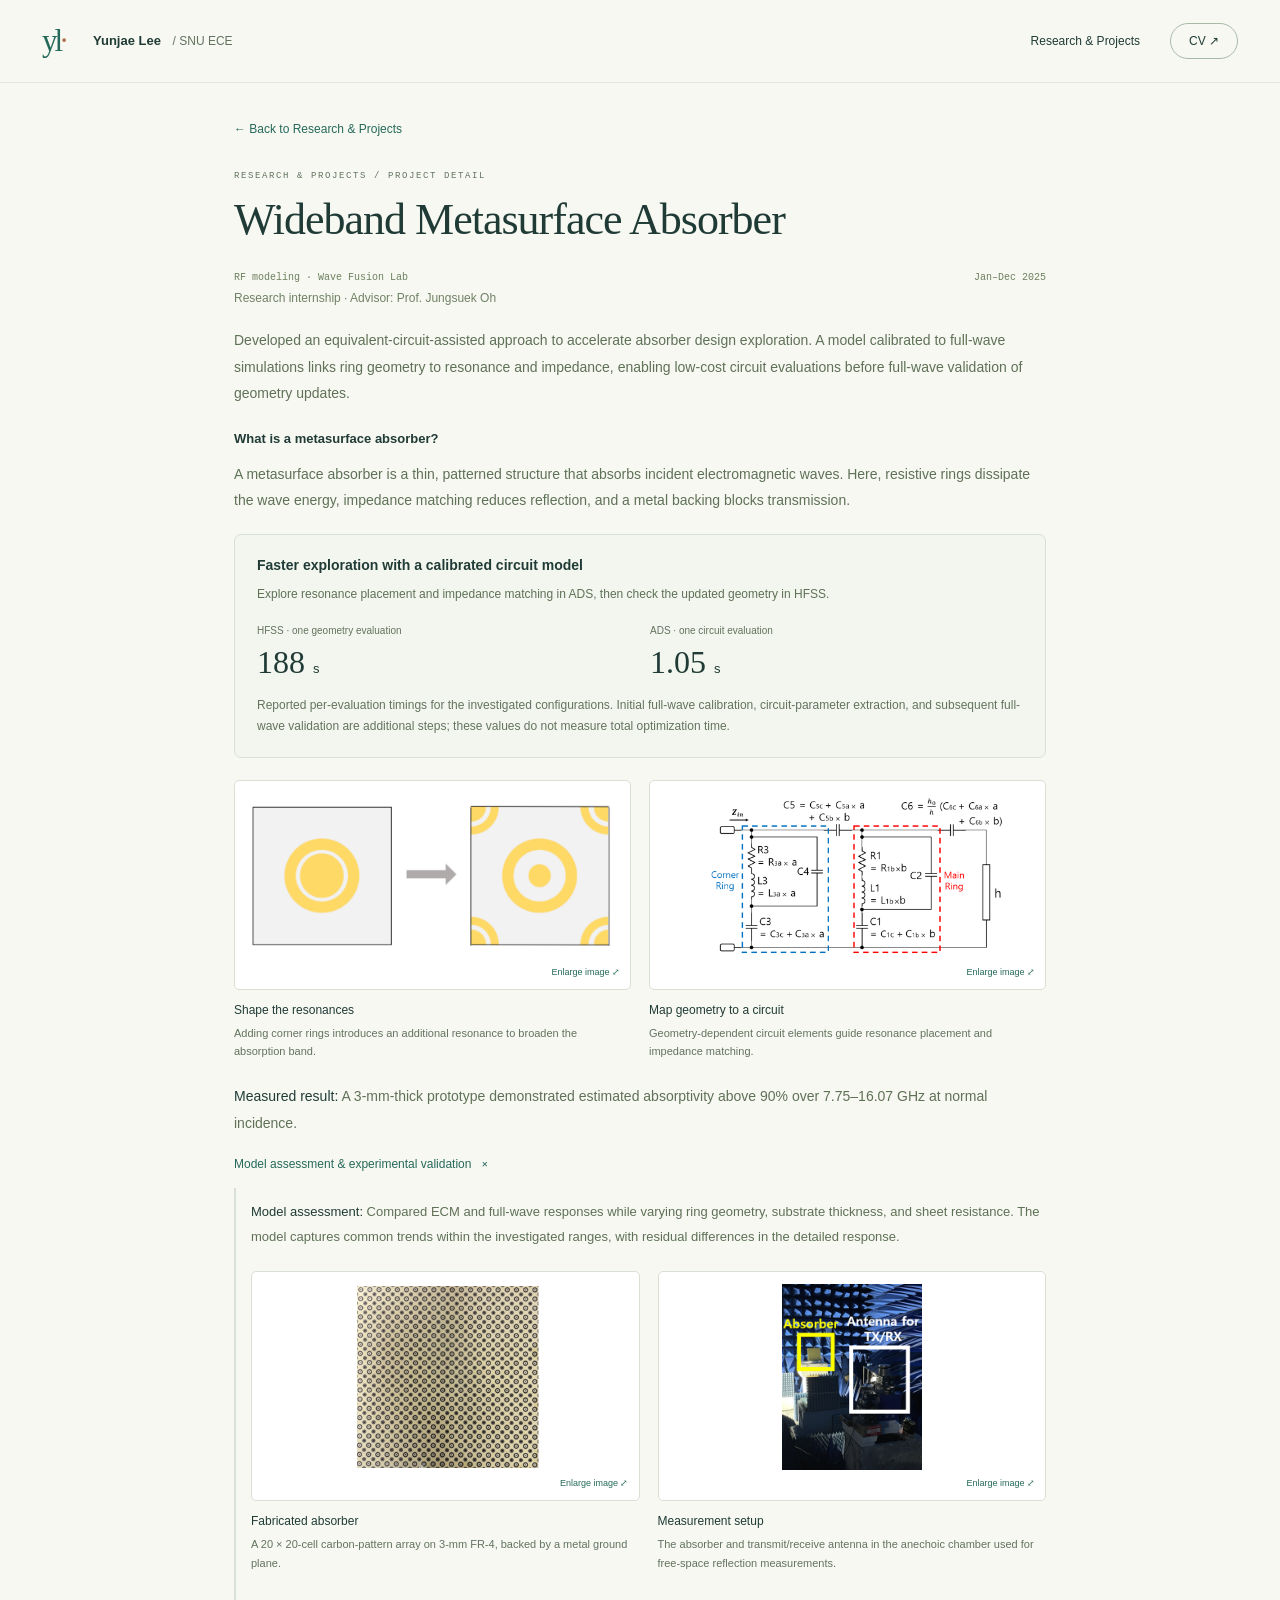
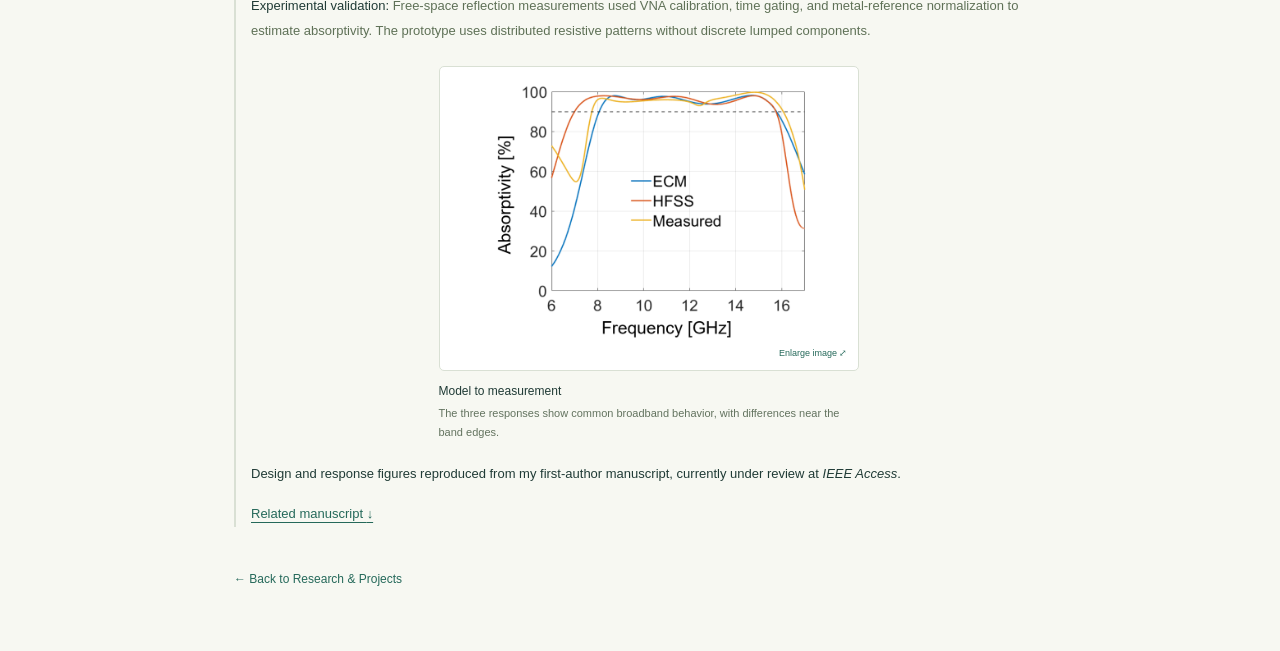
==== absorber.html @ c76710f8 "Add files via upload" ====
<!doctype html>
<html lang="en">
<head>
  <meta charset="utf-8">
  <meta name="viewport" content="width=device-width, initial-scale=1">
  <meta name="color-scheme" content="light">
  <meta name="theme-color" content="#f7f8f2">
  <title>Wideband Metasurface Absorber — Yunjae Lee</title>
  <meta name="description" content="Equivalent-circuit-assisted absorber design: faster circuit-based exploration, full-wave validation, and a measured screen-printed prototype.">
  <link rel="icon" href="assets/favicon.svg" type="image/svg+xml">
  <link rel="stylesheet" href="styles.css">
  <link rel="stylesheet" href="research-figures.css">
<script src="research-figures.js" defer></script><link rel="canonical" href="https://yunjaelee1.github.io/absorber.html"><meta property="og:type" content="website"><meta property="og:title" content="Wideband Metasurface Absorber — Yunjae Lee"><meta property="og:description" content="Equivalent-circuit-assisted absorber design: faster circuit-based exploration, full-wave validation, and a measured screen-printed prototype."><meta property="og:url" content="https://yunjaelee1.github.io/absorber.html"><meta property="og:image" content="https://yunjaelee1.github.io/assets/yunjae-lee.jpg"><meta property="og:image:alt" content="Portrait of Yunjae Lee"></head>
<body>
<a class="skip-link" href="#main">Skip to content</a>
<header class="site-header"><div class="header-inner">
  <a class="identity" href="./" aria-label="Yunjae Lee, homepage"><span class="identity-mark">yl<span>·</span></span><span>Yunjae Lee <span class="identity-affiliation">/ SNU ECE</span></span></a>
  <nav aria-label="Main navigation"><a href="profile.html#research" aria-label="Research and Projects"><span class="research-nav-long">Research &amp; Projects</span><span class="research-nav-short" aria-hidden="true">Research</span></a><a class="nav-cv" href="assets/Yunjae_Lee_CV.pdf" target="_blank" rel="noopener">CV ↗</a></nav>
</div></header>
<main id="main" class="absorber-project-page shell">
  <a class="quiet-link absorber-return" href="profile.html#research">← Back to Research &amp; Projects</a>
  <div class="absorber-page-heading"><p class="eyebrow">Research &amp; Projects / Project detail</p><h1>Wideband Metasurface Absorber</h1></div>
  <div id="detail-body"><article class="research-item absorber-project-detail">
          <div class="item-overline"><span>RF modeling · Wave Fusion Lab</span><span class="item-date">Jan–Dec 2025</span></div>
          <p class="item-context">Research internship · Advisor: Prof. Jungsuek Oh</p>
          <p>Developed an equivalent-circuit-assisted approach to accelerate absorber design exploration. A model calibrated to full-wave simulations links ring geometry to resonance and impedance, enabling low-cost circuit evaluations before full-wave validation of geometry updates.</p>
          <h4>What is a metasurface absorber?</h4>
          <p>A metasurface absorber is a thin, patterned structure that absorbs incident electromagnetic waves. Here, resistive rings dissipate the wave energy, impedance matching reduces reflection, and a metal backing blocks transmission.</p>
          <aside class="absorber-insight" aria-label="Computational benefit of equivalent-circuit modeling">
            <h4>Faster exploration with a calibrated circuit model</h4>
            <p>Explore resonance placement and impedance matching in ADS, then check the updated geometry in HFSS.</p>
            <dl class="absorber-timings">
              <div><dt>HFSS · one geometry evaluation</dt><dd>188 <span>s</span></dd></div>
              <div><dt>ADS · one circuit evaluation</dt><dd>1.05 <span>s</span></dd></div>
            </dl>
            <p class="absorber-timing-scope">Reported per-evaluation timings for the investigated configurations. Initial full-wave calibration, circuit-parameter extraction, and subsequent full-wave validation are additional steps; these values do not measure total optimization time.</p>
          </aside>
          <div class="absorber-figures absorber-design-figures">
              <figure class="absorber-figure">
                <a class="absorber-figure-link" href="assets/metasurface/design-evolution.png" aria-label="Enlarge shape the resonances figure" aria-haspopup="dialog">
                  <img src="assets/metasurface/design-evolution.png" width="948" height="392" alt="Initial circular-ring unit cell and the final design with auxiliary corner rings." loading="lazy" decoding="async">
                  <span class="absorber-figure-open">Enlarge image ⤢</span>
                </a>
                <figcaption><strong>Shape the resonances</strong><span>Adding corner rings introduces an additional resonance to broaden the absorption band.</span></figcaption>
              </figure>
              <figure class="absorber-figure">
                <a class="absorber-figure-link" href="assets/metasurface/equivalent-circuit.png" aria-label="Enlarge map geometry to a circuit figure" aria-haspopup="dialog">
                  <img src="assets/metasurface/equivalent-circuit.png" width="1056" height="544" alt="Equivalent circuit with separate RLC branches for the corner ring and main ring, coupled capacitances, and a grounded-substrate transmission line." loading="lazy" decoding="async">
                  <span class="absorber-figure-open">Enlarge image ⤢</span>
                </a>
                <figcaption><strong>Map geometry to a circuit</strong><span>Geometry-dependent circuit elements guide resonance placement and impedance matching.</span></figcaption>
              </figure>
          </div>
          <p><strong>Measured result:</strong> A 3-mm-thick prototype demonstrated estimated absorptivity above 90% over 7.75–16.07 GHz at normal incidence.</p>
          <details class="research-details" open>
            <summary>Model assessment &amp; experimental validation <span class="expand-icon" aria-hidden="true">+</span></summary>
            <div class="details-body">
              <p><strong>Model assessment:</strong> Compared ECM and full-wave responses while varying ring geometry, substrate thickness, and sheet resistance. The model captures common trends within the investigated ranges, with residual differences in the detailed response.</p>
              <div class="absorber-figures absorber-validation-figures absorber-photo-pair">
              <figure class="absorber-figure">
                <a class="absorber-figure-link" href="assets/metasurface/fabricated-prototype.png" aria-label="Enlarge fabricated absorber figure" aria-haspopup="dialog">
                  <img src="assets/metasurface/fabricated-prototype.png" width="572" height="564" alt="Photograph of the fabricated 20 by 20 array of screen-printed carbon resistive ring patterns." loading="lazy" decoding="async">
                  <span class="absorber-figure-open">Enlarge image ⤢</span>
                </a>
                <figcaption><strong>Fabricated absorber</strong><span>A 20 × 20-cell carbon-pattern array on 3-mm FR-4, backed by a metal ground plane.</span></figcaption>
              </figure>
              <figure class="absorber-figure">
                  <a class="absorber-figure-link" href="assets/metasurface/measurement-setup.png" aria-label="Enlarge absorber measurement setup" aria-haspopup="dialog">
                    <img src="assets/metasurface/measurement-setup.png" width="341" height="452" alt="Absorber sample and transmit/receive antenna positioned inside an anechoic chamber, with both components highlighted in the photograph." loading="lazy" decoding="async">
                    <span class="absorber-figure-open">Enlarge image ⤢</span>
                  </a>
                  <figcaption><strong>Measurement setup</strong><span>The absorber and transmit/receive antenna in the anechoic chamber used for free-space reflection measurements.</span></figcaption>
                </figure>
              </div>
              <p><strong>Experimental validation:</strong> Free-space reflection measurements used VNA calibration, time gating, and metal-reference normalization to estimate absorptivity. The prototype uses distributed resistive patterns without discrete lumped components.</p>
              <div class="absorber-figures case-study-figures-wide absorber-response-figure">
              <figure class="absorber-figure">
                <a class="absorber-figure-link" href="assets/metasurface/absorption-response.png" aria-label="Enlarge model to measurement figure" aria-haspopup="dialog">
                  <img src="assets/metasurface/absorption-response.png" width="960" height="636" alt="Absorptivity versus frequency for the ECM, HFSS simulation, and measurement, with a dashed 90 percent threshold." loading="lazy" decoding="async">
                  <span class="absorber-figure-open">Enlarge image ⤢</span>
                </a>
                <figcaption><strong>Model to measurement</strong><span>The three responses show common broadband behavior, with differences near the band edges.</span></figcaption>
              </figure>
              </div>
              <p class="absorber-source absorber-manuscript-note">Design and response figures reproduced from my first-author manuscript, currently under review at <em>IEEE Access</em>.</p>
              <a class="text-link" href="profile.html#manuscript">Related manuscript <span aria-hidden="true">↓</span></a>
            </div>
          </details>
        </article></div>
  <a class="quiet-link absorber-return" href="profile.html#research">← Back to Research &amp; Projects</a>
</main>
</body>
</html>
---- styles.css ----
:root{--bg:#f7f8f2;--paper:#fffef9;--ink:#203b36;--muted:#63735f;--accent:#25695a;--warm:#af6f4c;--line:#d9e0d4;--serif:Georgia,'Times New Roman',serif;--sans:-apple-system,BlinkMacSystemFont,'Segoe UI',Arial,sans-serif;--mono:'SFMono-Regular',Consolas,monospace}
*{box-sizing:border-box}html{scroll-behavior:smooth;scroll-padding-top:90px}body{margin:0;background:var(--bg);color:var(--ink);font-family:var(--sans);font-size:15px;line-height:1.7;-webkit-font-smoothing:antialiased}body:has(dialog[open]){overflow:hidden}a{color:inherit;text-decoration:none;text-underline-offset:5px}button{font:inherit;color:inherit;cursor:pointer}a:focus-visible,button:focus-visible,summary:focus-visible{outline:2px solid var(--accent);outline-offset:5px;border-radius:3px}::selection{background:#d8e6d3}h1,h2,h3,h4,p{margin:0}h1,h2{font-family:var(--serif);font-weight:400}em{font-weight:400}strong{font-weight:600}svg{display:block;max-width:100%}img{max-width:100%}.shell{max-width:1240px;margin:auto;padding-left:44px;padding-right:44px}.skip-link{position:fixed;top:12px;left:12px;z-index:100;background:var(--paper);padding:10px 18px;transform:translateY(-150%);border:1px solid var(--line)}.skip-link:focus{transform:translateY(0)}
.site-header{position:sticky;top:0;z-index:10;background:rgba(247,248,242,.96);border-bottom:1px solid rgba(217,224,212,.7)}.header-inner{max-width:1320px;margin:auto;padding:0 42px;height:82px;display:flex;justify-content:space-between;align-items:center;gap:24px}.identity{display:flex;align-items:center;gap:13px;font-size:13px;font-weight:600}.identity-mark{font-family:var(--serif);font-size:31px;letter-spacing:-3px;font-weight:400;width:38px;color:var(--accent)}.identity-mark>span{color:var(--warm)}.identity-affiliation{font-weight:400;color:var(--muted);font-size:12px;margin-left:8px}.site-header nav{display:flex;gap:30px;align-items:center;font-size:12px}.site-header nav a{padding:10px 0}.site-header nav a:hover{color:var(--accent);text-decoration:underline}.site-header nav .nav-cv{border:1px solid #a8b9a7;border-radius:24px;padding:7px 18px;display:flex;gap:12px;align-items:center}
.hero{display:grid;grid-template-columns:minmax(0,.95fr) minmax(0,1.05fr);gap:20px;align-items:center;min-height:678px;padding-top:48px;padding-bottom:55px}.hero-copy{padding-bottom:6px;position:relative;z-index:2}.profile-pill{display:inline-flex;align-items:center;gap:10px;padding:5px 12px 5px 5px;border:1px solid var(--line);border-radius:7px;font-size:11px;line-height:1.5;background:rgba(255,254,249,.6);margin-bottom:34px}.profile-pill img{width:31px;height:38px;object-fit:cover;border-radius:3px}.pill-subtitle{display:block;font-size:8px;color:var(--muted);margin-top:1px}.pill-arrow{font-size:13px;margin-left:7px;color:var(--muted)}.eyebrow{display:flex;align-items:center;gap:8px;font-family:var(--mono);font-size:9px;letter-spacing:1.6px;text-transform:uppercase;color:var(--muted);line-height:1.6}.signal-dot{width:5px;height:5px;border-radius:50%;background:var(--accent);box-shadow:0 0 0 4px #e2ebdf;display:inline-block;margin:0 3px}.hero h1{font-size:clamp(40px,4.25vw,60px);letter-spacing:-2.4px;line-height:1.09;margin:18px 0 23px}.hero h1 em{color:var(--accent)}.hero-description{max-width:380px;font-size:14px;line-height:1.85;color:#52675c}.hero-description strong{color:var(--ink);font-weight:500}.hero-invitation{font-family:var(--serif);font-size:14px;font-style:italic;color:var(--muted);margin-top:12px}.hero-actions{display:flex;align-items:center;gap:25px;margin-top:27px}.button{display:inline-flex;align-items:center;justify-content:center;gap:20px;border-radius:5px;font-size:11px;min-height:42px;padding:10px 18px;transition:background .2s,transform .2s}.button-primary{background:var(--ink);color:var(--paper);border:1px solid var(--ink)}.button-primary:hover{background:#326451;transform:translateY(-2px)}.quiet-link{display:inline-flex;align-items:center;gap:16px;font-size:11px;font-weight:500;line-height:1.6;color:var(--accent);width:fit-content}.quiet-link:hover{text-decoration:underline}.hero-footnote{display:flex;align-items:center;gap:10px;margin-top:38px;font-size:9px;letter-spacing:.1px;color:#73836e}.mini-wave{font-family:var(--serif);font-size:26px;color:var(--warm);line-height:1}
.map-column{position:relative;min-width:0}.map-label{display:flex;justify-content:space-between;gap:12px;padding:0 10px;font:8px var(--mono);letter-spacing:1.2px;color:#6b7c63}.map-label span:last-child{font-size:7px;letter-spacing:.8px}.signal-map{position:relative;aspect-ratio:600/540;width:100%;isolation:isolate}.circuit-traces{position:absolute;width:100%;height:100%;inset:0;z-index:-1}.map-ring{stroke:#dbe3d4;stroke-width:.8;stroke-dasharray:2 6;opacity:.7}.inner-ring{stroke-dasharray:none;opacity:.4}.trace-bases path{stroke:#b7cbbc;stroke-width:1.4;transition:stroke .2s,stroke-width .2s}.trace-bases path.active{stroke:var(--warm);stroke-width:2.1}.moving-signals path{stroke:var(--warm);stroke-width:2.5;stroke-linecap:round;stroke-dasharray:5 230;animation:signal-travel 5.5s linear infinite;animation-delay:var(--delay);opacity:.7}.connection-dots circle{fill:var(--bg);stroke:#a2b7a7;stroke-width:1.5}.wave-details{stroke:#98b09c;stroke-width:1.25;opacity:.65}.trace-annotation{font:9px var(--mono);fill:#8b9c8b;letter-spacing:2px}.chip{position:absolute;left:39%;top:38%;width:22%;height:24.45%;display:flex;align-items:center;justify-content:center;border-radius:13px;isolation:isolate}.chip::before,.chip::after{content:'';position:absolute;inset:-9px;border-radius:8px;z-index:-2;opacity:.75}.chip::before{background:repeating-linear-gradient(0deg,transparent 0 10px,#8aa58e 10px 12px,transparent 12px 18px)}.chip::after{background:repeating-linear-gradient(90deg,transparent 0 10px,#8aa58e 10px 12px,transparent 12px 18px)}.chip-inner{height:100%;width:100%;border:5px solid #dae4d5;border-radius:9px;background:var(--ink);color:#f4f4db;box-shadow:0 0 0 1px #a5b9a3,0 7px 25px #47694215;display:flex;align-items:center;justify-content:center;flex-direction:column;gap:7px;position:relative}.chip-small{font:5.4px var(--mono);letter-spacing:1px;color:#b3c9b0}.chip-title{text-align:center;font-size:13px;line-height:1.25;font-family:var(--serif)}.chip-title i{color:#cda681;font-size:12px}.chip-inner svg{width:52px;height:12px;fill:none;stroke:#bad09c;stroke-width:1.1}.chip-caption{font:4.5px var(--mono);letter-spacing:.5px;color:#a5baa2}.map-node{position:absolute;width:28%;height:16%;padding:11px 13px 9px;background:rgba(255,254,249,.94);border:1px solid #cbd9c4;border-radius:8px;box-shadow:0 5px 15px #4b634a03;display:flex;flex-direction:column;justify-content:center;transition:transform .2s,border-color .2s,box-shadow .2s,background .2s}.map-node:hover,.map-node:focus-visible{transform:translateY(-3px);border-color:#a9bba0;box-shadow:0 8px 25px #4564400b;background:#fffef9}.node-top{display:flex;align-items:center;justify-content:space-between;color:#6f8569;font:8px var(--mono);margin-bottom:5px}.node-top>span:last-child{font:11px var(--sans);color:var(--warm)}.map-node strong{font-size:12px;font-weight:500;line-height:1.4;white-space:nowrap}.node-description{font-size:7.3px;line-height:1.5;color:#697a63;margin-top:3px;white-space:nowrap}.node-about{left:5%;top:9.4%}.node-research{right:5%;top:9.4%}.node-outputs{left:1%;top:42%}.node-direction{right:1%;top:42%}.node-education{left:5%;top:74.7%}.node-beyond{right:5%;top:74.7%}.map-footer{display:flex;justify-content:space-between;align-items:center;gap:10px;font-size:8px;color:#697d60;padding:0 10px}.map-footer>span{display:flex;gap:7px;align-items:center}.connection-key{display:inline-block;width:12px;height:1px;background:var(--warm)}#motion-toggle{display:flex;gap:6px;align-items:center;padding:5px 0;background:transparent;border:0;font-size:8px;color:#65795f}.motion-icon{font-size:11px}
.journey-strip{display:flex;align-items:center;justify-content:space-between;gap:20px;border-top:1px solid var(--line);border-bottom:1px solid var(--line);padding-top:25px;padding-bottom:25px}.journey-strip>.eyebrow{font-size:8px;letter-spacing:1.3px}.journey-strip>div{display:flex;gap:28px;align-items:center;font-size:12px;color:#63755e;font-family:var(--serif)}.journey-divider{font-size:11px;color:#b2bcae}.work-section{padding-top:76px;padding-bottom:80px}.section-top{display:flex;align-items:flex-end;justify-content:space-between;gap:24px;margin-bottom:33px}.section-top h2{font-size:36px;letter-spacing:-1.1px;line-height:1.2;margin-top:12px}.section-top>.quiet-link{padding-bottom:4px}.project-grid{display:grid;grid-template-columns:repeat(3,minmax(0,1fr));gap:22px}.project-card{border:1px solid #d4dfce;border-radius:9px;overflow:hidden;background:var(--paper);transition:transform .2s,box-shadow .2s,border-color .2s;display:flex;flex-direction:column}.project-card:hover{transform:translateY(-5px);border-color:#afc2a4;box-shadow:0 14px 35px #344c3a0a}.project-art{height:164px;background:#edf2e6;display:flex;align-items:center;justify-content:center;position:relative;padding:12px 18px 26px;border-bottom:1px solid #dbe3d4}.project-art>svg{height:100%;width:100%}.art-caption{position:absolute;left:20px;bottom:12px;font:6px var(--mono);letter-spacing:1px;color:#6f8064}.art-guide{fill:none;stroke:#bdcdb9;stroke-width:1;stroke-dasharray:2 4}.art-wave{fill:none;stroke:#76986e;stroke-width:1.8}.art-digital{fill:none;stroke:#bd956a;stroke-width:1.2;opacity:.7}.art-dot{fill:#edf2e6;stroke:#8aa87c;stroke-width:1.3}.card-dvs .project-art{background:#f2efe4}.pixel-highlight{stroke:#b87850;fill:none;stroke-width:1.2}.card-rf .project-art{background:#eaf0eb}.rf-waves{stroke:#8cae91;stroke-width:1.4;fill:none}.surface-lines{stroke:#90a699;fill:#d7e2d9;stroke-width:.8}.project-content{padding:23px 22px 18px;flex:1;display:flex;flex-direction:column}.project-category{font:7px var(--mono);text-transform:uppercase;letter-spacing:1px;color:#697b60;margin-bottom:12px}.project-content h3{font-family:var(--serif);font-size:23px;letter-spacing:-.4px;font-weight:400;line-height:1.2}.project-content>p:not(.project-category){font-size:12px;line-height:1.85;color:#65765d;margin-top:12px;margin-bottom:20px}.project-bottom{display:flex;justify-content:space-between;gap:5px;align-items:center;font-size:8px;color:#65765c;margin-top:auto;padding-top:15px;border-top:1px solid #e5e9e0}.project-arrow{color:var(--accent);font-size:19px}
.direction-section{background:#eaf0e3;border-top:1px solid #dce5d3;border-bottom:1px solid #dce5d3}.direction-layout{display:grid;grid-template-columns:1.2fr 1fr;gap:80px;padding-top:65px;padding-bottom:65px;align-items:center}.direction-layout h2{font-size:36px;line-height:1.23;letter-spacing:-1px;margin-top:15px}.direction-layout h2 em{color:#587d4c}.direction-copy p{font-size:13px;line-height:1.9;color:#5d7255;margin-bottom:20px}.about-preview{padding-top:75px;padding-bottom:80px;display:grid;grid-template-columns:210px minmax(0,460px);gap:70px;justify-content:center;align-items:center}.portrait-frame{padding:15px;background:var(--paper);border:1px solid #d8dfd1;transform:rotate(-2deg);box-shadow:0 6px 20px #2e453607;max-width:210px}.portrait-frame img{width:178px;height:auto;display:block}.portrait-frame>span{display:block;font-family:var(--serif);font-size:11px;text-align:center;margin-top:12px;font-style:italic;color:var(--muted)}.about-preview h2{font-size:36px;line-height:1.18;margin:12px 0 20px;letter-spacing:-.8px}.about-preview-copy>p:not(.eyebrow){color:#63765b;font-size:13px;line-height:1.9;margin-bottom:13px}.about-preview-copy>.quiet-link{margin-top:7px}.site-footer{background:#203b36;color:#e8eee0;padding-top:42px;padding-bottom:20px}.site-footer .eyebrow{color:#b1c2aa}.footer-top{display:flex;justify-content:space-between;gap:30px;align-items:center;padding-bottom:35px}.contact-email{display:block;font-family:var(--serif);font-size:30px;letter-spacing:-.7px;line-height:1.4;margin-top:10px}.contact-email span{font-family:var(--sans);font-size:20px;margin-left:14px;color:#afc59e}.contact-email:hover{text-decoration:underline}.footer-links{display:flex;gap:25px;font-size:10px;color:#c2d0b9}.footer-links a:hover{text-decoration:underline}.footer-bottom{display:flex;justify-content:space-between;gap:20px;padding-top:18px;border-top:1px solid #3d5547;font-size:8px;color:#b0c2a8}
/* Native dialog navigation: readable, focus-contained details with regular-link fallbacks. */
dialog{padding:0;border:1px solid #d6dfce;border-radius:13px;background:var(--paper);color:var(--ink);width:min(850px,calc(100vw - 60px));max-width:none;height:auto;max-height:calc(100dvh - 70px);overflow:hidden;box-shadow:0 30px 100px #172c3533}dialog[open]{display:flex;flex-direction:column;animation:dialog-in .2s ease-out}dialog::backdrop{background:#1c342c80;backdrop-filter:blur(5px)}.dialog-topbar{display:flex;justify-content:space-between;gap:20px;align-items:center;padding:16px 28px;border-bottom:1px solid var(--line);flex-shrink:0;background:#f6f8ef}.back-to-map{border:0;background:none;font-size:11px;padding:7px 0;color:var(--accent)}.back-to-map:hover{text-decoration:underline}.close-dialog{width:34px;height:34px;border:1px solid #d5dece;border-radius:50%;background:transparent;font-size:23px;line-height:1;color:#65775d;display:flex;justify-content:center;align-items:center}.close-dialog:hover{background:#e7eedf}.dialog-scroll{padding:38px 55px 0;overflow:auto;overscroll-behavior:contain}.dialog-heading h2{font-size:43px;line-height:1.13;letter-spacing:-1.4px;margin:14px 0 26px;max-width:650px}.lead{font-family:var(--serif);font-size:21px;line-height:1.6;color:#607b54;margin-bottom:25px!important}#detail-body{font-size:14px;line-height:1.9;color:#5f7157}#detail-body p{margin-bottom:17px}#detail-body h3{font-family:var(--serif);font-size:25px;font-weight:400;line-height:1.3;letter-spacing:-.4px;color:var(--ink);margin-top:28px;margin-bottom:13px}#detail-body h4{font-size:13px;color:var(--ink);margin:20px 0 9px}#detail-body strong{color:var(--ink);font-weight:500}#detail-body a:not(.quiet-link){color:var(--accent);text-decoration:underline;text-underline-offset:4px}#detail-body ul{padding-left:19px;margin:10px 0 22px}#detail-body li{padding-left:4px;margin-bottom:10px}#detail-body .eyebrow{margin-bottom:8px;font-size:9px}#detail-body .muted,.item-context,.research-affiliation,.venue{font-size:12px;color:#708265}#detail-body .quiet-link{margin-bottom:5px;font-size:12px}.bio-layout{display:grid;grid-template-columns:125px 1fr;gap:28px;align-items:start;margin-bottom:21px}.bio-photo{width:125px;height:auto;border-radius:4px;border:1px solid #dfe5d7}.bio-layout h3{margin-top:0!important}.bio-layout .lead{font-family:var(--sans);font-size:12px;margin-bottom:16px!important}.korean-name{font-family:var(--sans);font-size:12px;color:var(--muted);margin-left:8px}.tool-tags{display:flex;gap:8px;flex-wrap:wrap;margin:15px 0 25px}.tool-tags span{padding:5px 10px;border:1px solid #dde3d5;border-radius:4px;background:#f3f6ed;font-size:11px;color:#607355}.research-item,.output-item{padding:23px 0;border-top:1px solid var(--line)}#detail-body .research-item h3{margin-top:9px}.item-overline,.output-meta{display:flex;align-items:center;justify-content:space-between;gap:15px;font-family:var(--mono);font-size:10px;color:#6d805f}.item-overline>span:first-child{max-width:70%}.research-details{margin:15px 0}.research-details summary{font-size:12px;color:var(--accent);cursor:pointer;list-style:none;display:flex;gap:10px;width:fit-content}.research-details summary::-webkit-details-marker{display:none}.research-details[open] .expand-icon{transform:rotate(45deg)}.details-body{padding:12px 0 0 15px;border-left:2px solid var(--line);margin-top:12px;font-size:13px}.small-label{text-transform:uppercase;font-size:9px;letter-spacing:1px}.status-label{font:10px var(--sans);letter-spacing:0;background:#f0e9da;color:#855e3e;padding:3px 8px;border-radius:3px}.authors{font-size:13px}.direction-item{display:grid;grid-template-columns:45px 1fr;gap:20px;border-top:1px solid var(--line);padding:22px 0}.direction-item>span{font-family:var(--serif);font-style:italic;font-size:30px;color:#90a580;line-height:1.3}#detail-body .direction-item h3{margin-top:2px}.education-entry{padding:5px 0 26px;margin-bottom:25px;border-bottom:1px solid var(--line)}#detail-body .education-entry h3{margin-top:9px}.education-metric{display:flex;align-items:center;justify-content:space-between;padding:15px 19px;border:1px solid var(--line);background:#f4f6eb;border-radius:5px;max-width:330px;margin:20px 0}.education-metric span{font-size:11px}.education-metric strong{font-family:var(--serif);font-size:25px}.education-metric small{font-size:14px;font-weight:400;color:#6d805d}.timeline-row{display:grid;grid-template-columns:98px 1fr;gap:15px;margin:20px 0}.timeline-row>span{font-family:var(--mono);font-size:10px;color:#6d805c;padding-top:3px}.timeline-row p{font-size:13px;margin-top:4px;margin-bottom:0!important}#detail-body .honors-list{padding:0;list-style:none}.honors-list li{display:grid;grid-template-columns:80px 1fr;gap:15px;padding-left:0!important;padding-bottom:8px}.honors-list li>span{font-family:var(--mono);font-size:10px;line-height:1.8;color:#6d805c;padding-top:3px}.honors-list div>span{display:block;font-size:12px;margin-top:3px}.outside-note{background:#edf2e3;border-radius:6px;padding:23px 26px;margin:26px 0}#detail-body .outside-note h3{margin-top:9px}.outside-note p:last-child{margin-bottom:0!important}.dialog-bottom{display:flex;align-items:center;justify-content:flex-start;gap:24px;padding:24px 0;margin-top:32px;border-top:1px solid var(--line);font-size:11px}.dialog-bottom>span{font:8px var(--mono);letter-spacing:1px;color:#718463;margin-right:auto}.dialog-bottom a:hover{text-decoration:underline}.motion-paused .moving-signals path,.page-hidden .moving-signals path{animation-play-state:paused!important}
@keyframes signal-travel{to{stroke-dashoffset:-235}}@keyframes dialog-in{from{opacity:0;transform:translateY(12px)}to{opacity:1;transform:translateY(0)}}
@media(min-width:1500px){.hero{padding-top:65px;padding-bottom:75px;min-height:730px}}
@media(max-width:1100px){.shell{padding-left:32px;padding-right:32px}.hero{gap:8px;min-height:620px}.hero h1{font-size:49px}.hero-description{font-size:13px;max-width:340px}.hero-footnote{font-size:8px}.map-node{padding:8px 10px}.map-node strong{font-size:10px}.node-top{font-size:7px;margin-bottom:3px}.node-description{font-size:6.3px}.chip-small{font-size:4.5px}.chip-title{font-size:11px}.chip-caption{font-size:3.8px}.chip-inner{gap:5px;border-width:4px}.chip-inner svg{width:43px;height:10px}.project-content{padding:20px 18px 16px}.project-category{font-size:6.5px;letter-spacing:.5px}.project-content h3{font-size:21px}.direction-layout{gap:45px}.direction-layout h2{font-size:33px}}
@media(max-width:850px){.header-inner{height:72px;padding:0 28px}.site-header nav{gap:22px}.identity-affiliation{display:none}.hero{grid-template-columns:1fr;gap:40px;padding-top:40px;padding-bottom:38px;max-width:650px}.hero-copy{text-align:center;padding:0}.profile-pill{margin-bottom:25px;text-align:left}.hero-copy>.eyebrow{justify-content:center}.hero h1{font-size:57px}.hero-description{max-width:410px;margin:auto}.hero-invitation{margin-top:12px}.hero-actions,.hero-footnote{justify-content:center}.hero-footnote{margin-top:26px}.map-column{width:100%;max-width:535px;margin:auto}.map-node{padding:11px 13px}.map-node strong{font-size:12px}.node-description{font-size:7.2px}.chip-small{font-size:5px}.chip-title{font-size:13px}.chip-caption{font-size:4.5px}.chip-inner svg{width:52px;height:12px}.chip-inner{gap:7px}.journey-strip{flex-direction:column;gap:13px;padding-top:22px;padding-bottom:22px}.journey-strip>div{font-size:11px;gap:21px}.work-section{padding-top:56px;padding-bottom:56px}.section-top h2{font-size:30px}.project-grid{gap:12px}.project-art{height:125px;padding:9px 10px 22px}.art-caption{font-size:5px;left:12px;letter-spacing:.5px}.project-content{padding:18px 14px 14px}.project-content h3{font-size:20px}.project-category{min-height:21px;font-size:7px}.project-content>p:not(.project-category){font-size:11px}.project-bottom{font-size:8px;gap:8px}.direction-layout{padding-top:45px;padding-bottom:45px;gap:30px;grid-template-columns:1.15fr 1fr}.direction-layout h2{font-size:28px}.direction-copy p{font-size:12px}.about-preview{gap:40px;padding-top:55px;padding-bottom:55px;grid-template-columns:170px minmax(0,360px)}.portrait-frame{padding:12px}.about-preview h2{font-size:31px}.contact-email{font-size:25px}.footer-links{gap:16px;font-size:10px}.dialog-scroll{padding-left:38px;padding-right:38px}.dialog-heading h2{font-size:38px}}
@media(max-width:600px){.shell{padding-left:23px;padding-right:23px}.header-inner{height:66px;padding:0 20px;gap:15px}.identity{font-size:11px;gap:8px}.identity-mark{font-size:28px;width:29px}.site-header nav{font-size:10px;gap:15px}.site-header nav .nav-cv{padding:5px 10px;gap:5px}.hero{padding-top:32px;gap:33px}.profile-pill{margin-bottom:24px}.pill-subtitle{font-size:7.5px}.hero h1{font-size:clamp(38px,9.2vw,53px);letter-spacing:-1.8px;margin-top:15px;margin-bottom:19px}.hero-description{font-size:13px;max-width:350px}.hero-copy>.eyebrow{font-size:8px}.hero-actions{gap:23px;margin-top:23px}.hero-footnote{font-size:8px;margin-top:24px}.hero-invitation{font-size:13px}.map-label{font-size:7px;padding:0}.map-label span:last-child{font-size:6px}.map-node{padding:5px 8px;border-radius:6px}.node-top{font-size:7px;margin-bottom:3px}.node-top>span:last-child{font-size:9px}.map-node strong{font-size:11px;white-space:normal;line-height:1.2}.node-description{display:none}.chip-inner{gap:4px;border-width:3px;border-radius:7px}.chip-title{font-size:10px}.chip-small,.chip-caption{display:none}.chip-inner svg{width:37px;height:8px}.chip::before,.chip::after{inset:-6px}.map-footer{font-size:7px;padding:0}.map-footer>span{gap:5px}#motion-toggle{font-size:8px}.journey-strip>div{gap:13px;font-size:10px}.journey-strip>.eyebrow{font-size:7px}.section-top{align-items:flex-start;gap:12px;margin-bottom:25px}.section-top h2{font-size:29px;max-width:240px}.section-top>.quiet-link{font-size:10px;white-space:nowrap;margin-top:29px;gap:7px}.section-top .eyebrow{font-size:7px;letter-spacing:1.2px}.project-grid{grid-template-columns:1fr;gap:17px}.project-card{display:grid;grid-template-columns:115px 1fr;min-height:190px}.project-art{height:100%;border-bottom:0;border-right:1px solid #dbe3d4;padding:15px 7px;overflow:hidden}.project-art>svg{height:100px;width:180px;max-width:none;flex-shrink:0}.art-caption{writing-mode:vertical-rl;left:8px;bottom:14px;font-size:6px;letter-spacing:.7px;transform:rotate(180deg)}.project-content{padding:20px 17px 15px}.project-category{font-size:7px;min-height:0;margin-bottom:9px}.project-content h3{font-size:23px}.project-content>p:not(.project-category){font-size:12px;margin-top:10px;margin-bottom:15px}.project-bottom{font-size:8px}.direction-layout{grid-template-columns:1fr;gap:22px;padding-top:37px;padding-bottom:37px}.direction-layout h2{font-size:32px}.direction-copy p{font-size:13px;max-width:430px;margin-bottom:17px}.about-preview{grid-template-columns:110px 1fr;gap:25px;padding-top:46px;padding-bottom:46px;align-items:start}.portrait-frame{padding:8px;margin-top:35px}.portrait-frame>span{font-size:9px;margin-top:8px}.about-preview h2{font-size:27px;margin-bottom:16px}.about-preview-copy>.eyebrow{font-size:7px;letter-spacing:1px}.about-preview-copy>p:not(.eyebrow){font-size:12px}.about-preview-copy>.quiet-link{font-size:11px}.footer-top{align-items:flex-start;flex-direction:column;gap:26px;padding-bottom:27px}.contact-email{font-size:26px}.footer-links{font-size:11px;gap:23px}.footer-bottom{font-size:8px;gap:10px}.site-footer{padding-top:32px}.dialog-topbar{padding:11px 18px}.back-to-map{font-size:10px}dialog{width:calc(100vw - 22px);max-height:calc(100dvh - 26px);border-radius:9px}.dialog-scroll{padding:26px 24px 0}.dialog-heading h2{font-size:33px;letter-spacing:-1px}.dialog-heading>.eyebrow{font-size:8px}.lead{font-size:19px}#detail-body{font-size:13px}#detail-body h3{font-size:23px}.bio-layout{grid-template-columns:83px 1fr;gap:18px}.bio-photo{width:83px}.bio-layout .lead{font-size:10px}.bio-layout>div>p:last-child{font-size:12px}.direction-item{grid-template-columns:28px 1fr;gap:13px}.direction-item>span{font-size:25px}.timeline-row{grid-template-columns:75px 1fr;gap:10px}.timeline-row>span{font-size:9px}.honors-list li{grid-template-columns:56px 1fr;gap:10px}.dialog-bottom{gap:16px;font-size:10px;flex-wrap:wrap}.dialog-bottom>span{width:100%;font-size:7px}.outside-note{padding:19px}.tool-tags{gap:6px}.tool-tags span{font-size:10px;padding:4px 8px}.item-overline,.output-meta{flex-wrap:wrap;font-size:9px;gap:7px}}
@media(max-width:370px){.header-inner{padding:0 15px}.identity{font-size:10px}.site-header nav{gap:11px;font-size:9px}.site-header nav .nav-cv{padding:4px 8px}.shell{padding-left:18px;padding-right:18px}.map-node strong{font-size:10px}.project-card{grid-template-columns:94px 1fr}.project-content h3{font-size:21px}.project-content{padding:17px 13px 13px}.project-content>p:not(.project-category){font-size:11px}.about-preview{grid-template-columns:90px 1fr;gap:20px}.about-preview h2{font-size:24px}.footer-links{font-size:10px;gap:18px}}
@media(prefers-reduced-motion:reduce){html{scroll-behavior:auto}*,*::before,*::after{animation:none!important;transition:none!important}}
@media print{.site-header,.map-column,.hero-actions,.hero-footnote,.project-art,.site-footer,.dialog-topbar,.dialog-bottom{display:none}.shell{padding:0}.hero{display:block;min-height:0}.hero h1{font-size:38px}.project-grid{display:block}.project-card{display:block;break-inside:avoid;margin-bottom:15px}.direction-layout,.about-preview{display:block}.portrait-frame{display:none}body{background:white}dialog[open]{position:absolute;max-height:none;width:100%;border:0;box-shadow:none}.dialog-scroll{overflow:visible;padding:0}}

/* Research themes remain visible without opening the detail panel. */
.interest-themes{padding-left:18px;margin:0 0 22px;font-size:12px;line-height:1.9;color:var(--ink)}
.interest-themes li{padding-left:3px;margin:5px 0}

/* Primary and major GPAs share a row with a clear type hierarchy. */
.education-metric{align-items:flex-end;gap:20px}
.education-metric .gpa-primary,.education-metric .gpa-secondary{display:flex;flex-direction:column;gap:2px;white-space:nowrap}
.education-metric .gpa-secondary{border-left:1px solid var(--line);padding-left:20px}
.education-metric .gpa-secondary span{font-size:10px}
.education-metric .gpa-secondary strong{font-size:20px}
.education-metric .gpa-secondary small{font-size:12px}

.dialog-navigation{display:flex;flex:1;min-width:0;align-items:center;flex-wrap:wrap;gap:4px 20px}
.back-to-previous{border:0;background:none;padding:7px 0;font-size:11px;color:var(--accent);text-align:left}
.back-to-previous:hover{text-decoration:underline}
#back-to-previous[hidden]{display:none}
.dialog-topbar>.close-dialog{flex-shrink:0}
@media(max-width:600px){.back-to-previous{font-size:10px}.dialog-navigation{gap:0 14px}}

.node-research strong{white-space:normal;line-height:1.25}
.research-nav-short{display:none}
@media(max-width:600px){.site-header .research-nav-long{display:none}.site-header .research-nav-short{display:inline}}

#detail-body .coursework-list{display:grid;grid-template-columns:repeat(2,minmax(0,1fr));gap:18px 32px;list-style:none;padding:0}
#detail-body .coursework-list li{min-width:0;padding:0;margin:0;line-height:1.7}
.coursework-list .course-result{white-space:nowrap}
.coursework-list .course-instructor{display:block;margin-top:2px;font-size:11.5px;line-height:1.6;color:var(--muted)}
@media(max-width:600px){#detail-body .coursework-list{grid-template-columns:1fr;gap:16px}}
---- research-figures.css ----
/* Manuscript figures and the absorber case study, shared by both site views. */
.absorber-insight { margin: 20px 0; padding: 20px 22px; border: 1px solid #d9e0d4; border-radius: 7px; background: #f3f6ee; }
.absorber-insight h4, #detail-body .absorber-insight h4 { margin: 0 0 8px; color: var(--ink, #203b36); font-size: 14px; line-height: 1.5; }
.absorber-insight p, #detail-body .absorber-insight p { margin: 0; font-size: 12px; line-height: 1.75; }
.absorber-timings { display: grid; grid-template-columns: repeat(2, minmax(0, 1fr)); gap: 20px; margin: 18px 0 14px; }
.absorber-timings > div { min-width: 0; }
.absorber-timings dt { color: var(--muted, #63735f); font-size: 10px; line-height: 1.6; }
.absorber-timings dd { margin: 4px 0 0; color: var(--ink, #203b36); font: 32px/1.2 Georgia, serif; }
.absorber-timings dd span { font: 13px/1.2 var(--sans, sans-serif); }
.absorber-insight .absorber-timing-scope, #detail-body .absorber-timing-scope { font-size: 10.5px; color: var(--muted, #63735f); line-height: 1.7; }
.absorber-figures { display: grid; grid-template-columns: repeat(2, minmax(0, 1fr)); align-items: start; gap: 18px; margin: 22px 0; }
.absorber-figure { min-width: 0; margin: 0; }
.absorber-figure-link { display: flex; position: relative; align-items: center; justify-content: center; height: 210px; padding: 12px 12px 30px; background: #fff; border: 1px solid #d9e0d4; border-radius: 5px; }
.absorber-figure-link:hover { border-color: #8da78e; }
.absorber-figure-link { cursor: zoom-in; }
.absorber-figure-link img { display: block; width: 100%; height: 100%; object-fit: contain; }
.absorber-figure-open { position: absolute; bottom: 8px; right: 10px; font-size: 9px; color: #25695a; }
.absorber-figure figcaption { margin-top: 10px; font-size: 11px; line-height: 1.7; color: var(--muted, #63735f); }
.absorber-figure figcaption strong { display: block; color: var(--ink, #203b36); font-size: 12px; font-weight: 500; margin-bottom: 3px; }
.absorber-figure figcaption span { display: block; }
.absorber-figure figcaption small { display: block; margin-top: 5px; font-size: 9px; }
.absorber-validation-figures { grid-template-columns: minmax(0, .85fr) minmax(0, 1.15fr); }
.absorber-validation-figures .absorber-figure-link { height: 230px; }
.absorber-source, #detail-body .absorber-source { font-size: 10px; line-height: 1.7; color: var(--muted, #63735f); }
@media (max-width: 600px) {
  .absorber-insight { padding: 17px; }
  .absorber-timings { gap: 12px; }
  .absorber-figures, .absorber-validation-figures { grid-template-columns: minmax(0, 1fr); gap: 22px; }
  .absorber-figure-link, .absorber-validation-figures .absorber-figure-link { height: auto; min-height: 0; padding: 12px 12px 30px; }
  .absorber-figure-link img { height: auto; max-height: 340px; }
}

/* A concise project summary opens the full absorber case study. */
.absorber-summary-link, #detail-body a.absorber-summary-link { display: block; margin: -8px -12px; padding: 8px 12px; border-radius: 6px; color: inherit; text-decoration: none; transition: background .2s; }
.absorber-summary-link:hover { background: #f1f5ec; }
.absorber-summary-link:focus-visible { outline: 2px solid #25695a; outline-offset: 4px; }
.absorber-summary-link p, #detail-body .absorber-summary-link p { margin-bottom: 9px; }
.absorber-summary-link strong { font-weight: 500; }
.absorber-summary-cta { display: inline-flex; align-items: center; gap: 7px; margin-top: 4px; color: #25695a; font-size: 12px; }
.absorber-summary-link:hover .absorber-summary-cta { text-decoration: underline; text-underline-offset: 4px; }
.absorber-project-page { max-width: 900px; padding-top: 32px; padding-bottom: 60px; }
.absorber-return { display: inline-block; font-size: 12px; color: #25695a; }
.absorber-page-heading { margin: 28px 0 0; }
.absorber-page-heading h1 { font-size: 44px; line-height: 1.15; letter-spacing: -1px; margin-top: 12px; }
.absorber-project-detail { border-top: 0; }
@media (max-width: 600px) {
  .absorber-page-heading h1 { font-size: 32px; }
  .absorber-project-page { padding-top: 24px; }
}

.case-study-figures-wide { grid-template-columns: minmax(0, 1fr); }
.case-study-figures-wide .absorber-figure-link { height: auto; padding: 12px 12px 30px; }
.case-study-figures-wide .absorber-figure-link img { height: auto; max-height: 600px; object-fit: contain; }
.case-study-table { width: 100%; border-collapse: collapse; margin: 16px 0 24px; font-size: 12px; line-height: 1.7; }
.case-study-table caption { text-align: left; font-size: 11px; color: var(--muted); margin-bottom: 7px; }
.case-study-table th, .case-study-table td { text-align: left; padding: 9px 12px; border: 1px solid #d9e0d4; vertical-align: top; }
.case-study-table thead { background: #f3f6ee; color: var(--ink); }
.case-study-table th { font-weight: 500; }
.case-study-table th:first-child { width: 60%; }
.case-study-formula { font-family: Georgia, serif; font-size: 17px; color: var(--ink); padding: 12px 0; line-height: 1.8; }
.case-study-note, #detail-body .case-study-note, .case-study-stage, #detail-body .case-study-stage { font-size: 11px; line-height: 1.7; color: var(--muted); }
@media (max-width: 600px) { .case-study-table th, .case-study-table td { padding: 8px; } .case-study-formula { font-size: 15px; } }

.case-study-layout-only { max-width: 600px; margin-left: auto; margin-right: auto; }
.case-study-layout-only .absorber-figure-link img { max-height: 400px; }
body.research-figure-viewing { overflow: hidden; }
#research-figure-viewer { position: fixed; inset: 0; margin: auto; width: min(1440px, calc(100vw - 32px)); height: calc(100dvh - 32px); max-width: none; max-height: none; padding: 18px; border: 1px solid #51675a; border-radius: 10px; background: #101b17; color: #f5f6ee; overflow: hidden; animation: none; }
#research-figure-viewer[open] { display: grid; grid-template-rows: auto minmax(0, 1fr); gap: 16px; }
#research-figure-viewer::backdrop { background: #101b17cf; backdrop-filter: blur(4px); }
#research-figure-viewer .research-figure-header { display: flex; align-items: center; justify-content: space-between; gap: 16px; }
#research-figure-viewer h2 { margin: 0; color: #f5f6ee; font: 400 21px/1.3 Georgia, serif; }
#research-figure-viewer button { display: inline-flex; align-items: center; justify-content: center; gap: 10px; flex-shrink: 0; min-height: 44px; min-width: 44px; padding: 9px 15px; border: 1px solid #64766a; border-radius: 4px; background: transparent; color: #f5f6ee; font: 12px/1.5 var(--sans, sans-serif); cursor: pointer; }
#research-figure-viewer button:hover { background: #24382d; }
#research-figure-viewer button:focus-visible { outline: 2px solid #d2dfb5; outline-offset: 3px; }
#research-figure-viewer .research-figure-stage { min-width: 0; min-height: 0; display: flex; align-items: center; justify-content: center; }
#research-figure-viewer .research-figure-stage img { display: block; width: 100%; height: 100%; max-width: none; object-fit: contain; }
@media (max-width: 600px) {
  #research-figure-viewer { width: calc(100vw - 16px); height: calc(100dvh - 16px); padding: 12px; border-radius: 7px; }
  #research-figure-viewer[open] { gap: 12px; }
  #research-figure-viewer h2 { font-size: 18px; }
}
@media print { #research-figure-viewer { display: none !important; } }

/* PLL architecture and circuit schematics use the shared figure viewer. */
.pll-architecture .absorber-figure-link img { max-height: 340px; }
.pll-circuit-figures .absorber-figure-link { height: 270px; }
@media (max-width: 600px) { .pll-circuit-figures .absorber-figure-link { height: auto; } }

/* Pair the prototype and measurement photos, with the response plot below. */
.absorber-photo-pair { grid-template-columns: repeat(2, minmax(0, 1fr)); }
.absorber-response-figure { max-width: 420px; margin-left: auto; margin-right: auto; }
@media (max-width: 600px) {
  .absorber-photo-pair .absorber-figure-link { height: 190px; padding: 8px 8px 28px; }
  .absorber-photo-pair .absorber-figure-link img { height: 100%; }
}

/* Keep manuscript attribution readable. */
.absorber-manuscript-note, #detail-body .absorber-manuscript-note { font-size: 13px; color: var(--ink, #203b36); }

/* FPGA case study: compact architecture figure. */
.fpga-overview-figure { max-width: 740px; margin-left: auto; margin-right: auto; }
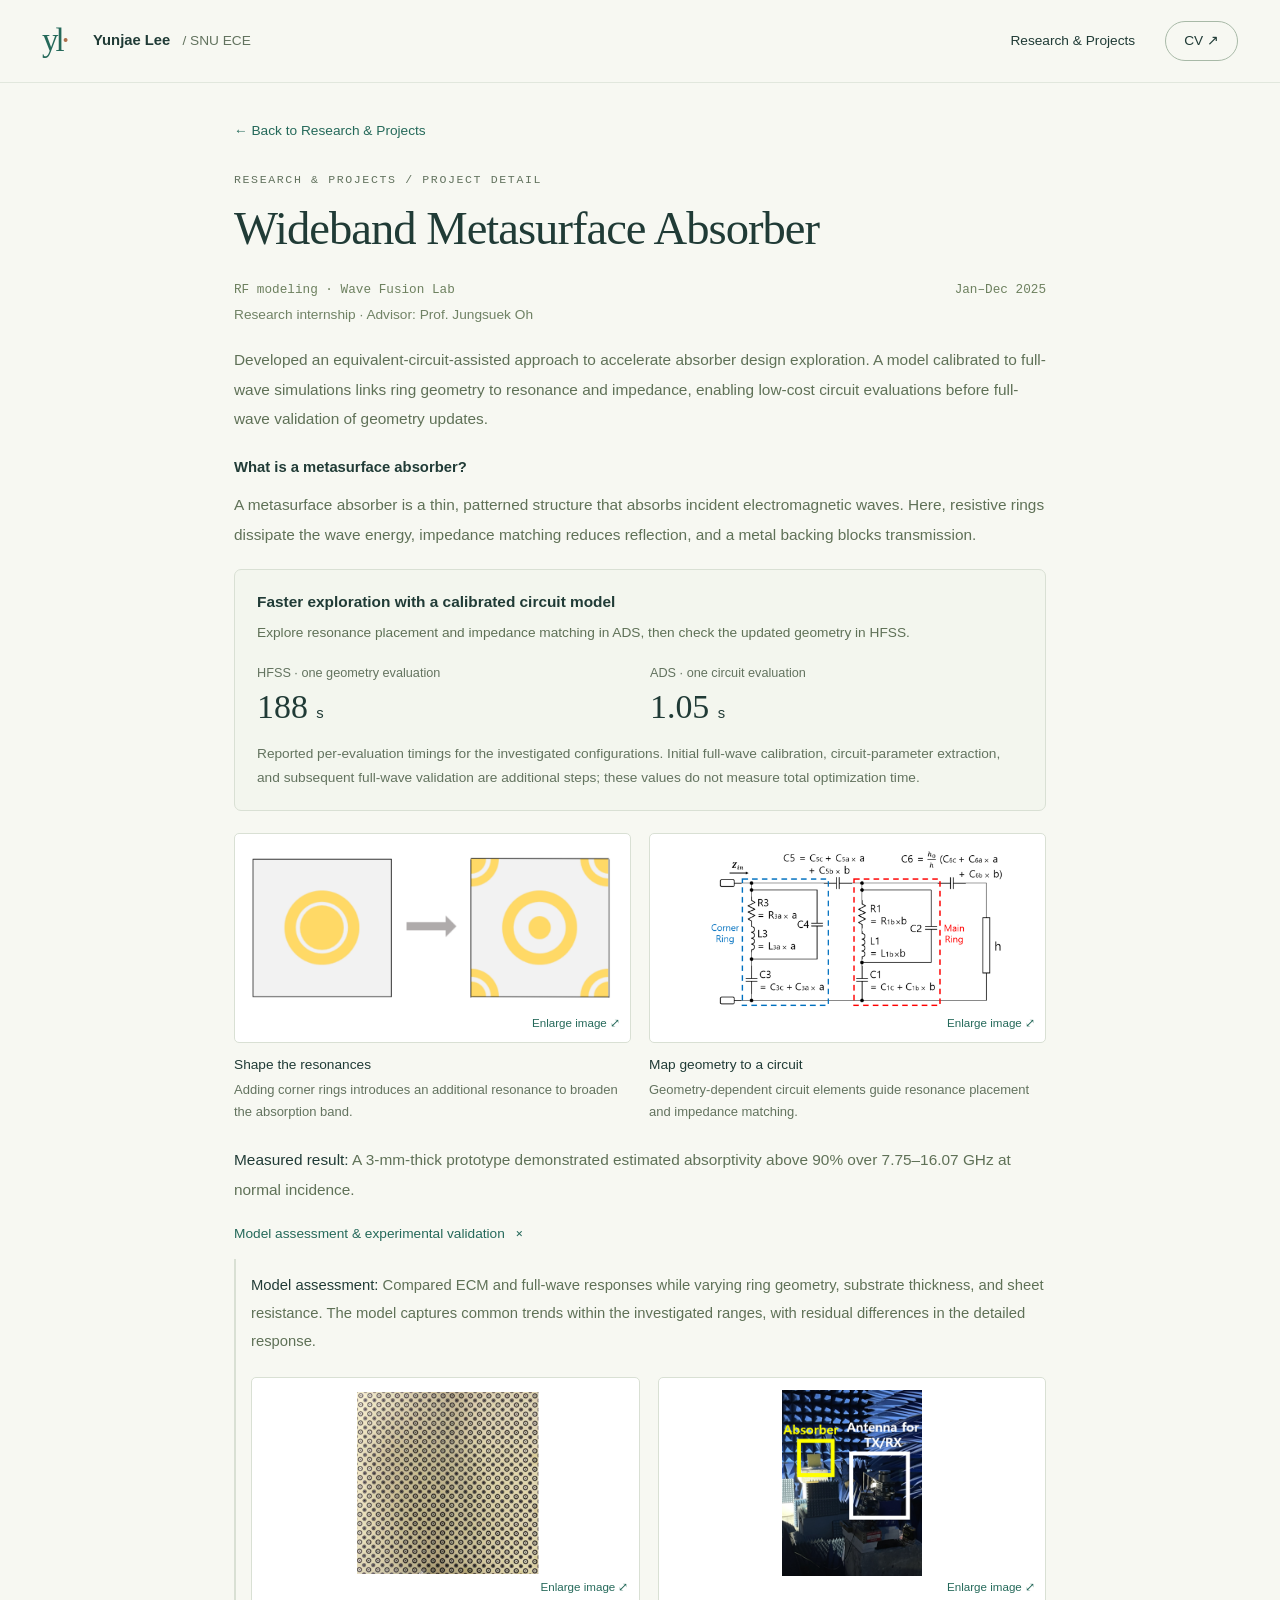
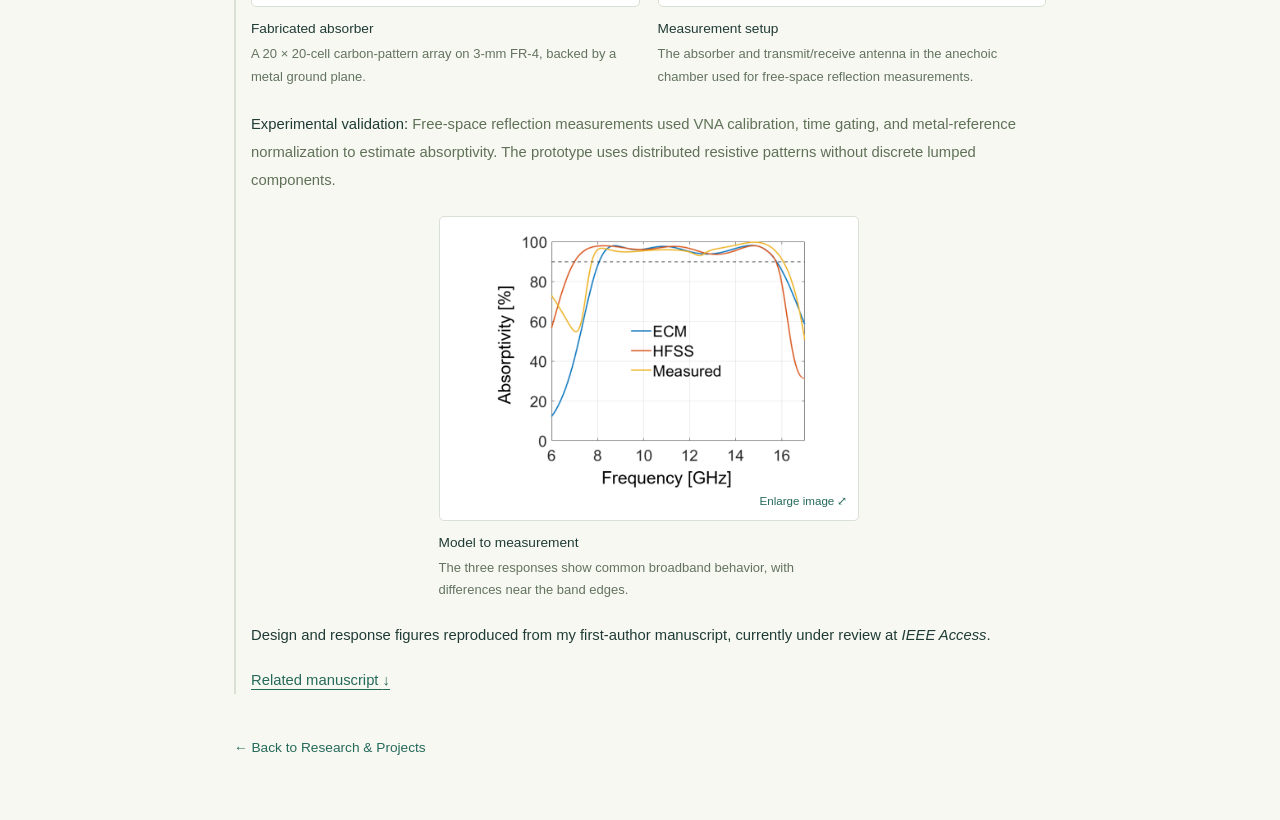
==== commit da2f7977: "Add files via upload Update website and CV" ====
--- a/absorber.html
+++ b/absorber.html
@@ -10,7 +10,7 @@
   <link rel="icon" href="assets/favicon.svg" type="image/svg+xml">
   <link rel="stylesheet" href="styles.css">
   <link rel="stylesheet" href="research-figures.css">
-<script src="research-figures.js" defer></script><link rel="canonical" href="https://yunjaelee1.github.io/absorber.html"><meta property="og:type" content="website"><meta property="og:title" content="Wideband Metasurface Absorber — Yunjae Lee"><meta property="og:description" content="Equivalent-circuit-assisted absorber design: faster circuit-based exploration, full-wave validation, and a measured screen-printed prototype."><meta property="og:url" content="https://yunjaelee1.github.io/absorber.html"><meta property="og:image" content="https://yunjaelee1.github.io/assets/yunjae-lee.jpg"><meta property="og:image:alt" content="Portrait of Yunjae Lee"></head>
+<script src="research-figures.js" defer></script></head>
 <body>
 <a class="skip-link" href="#main">Skip to content</a>
 <header class="site-header"><div class="header-inner">
--- a/styles.css
+++ b/styles.css
@@ -1,39 +1,39 @@
 :root{--bg:#f7f8f2;--paper:#fffef9;--ink:#203b36;--muted:#63735f;--accent:#25695a;--warm:#af6f4c;--line:#d9e0d4;--serif:Georgia,'Times New Roman',serif;--sans:-apple-system,BlinkMacSystemFont,'Segoe UI',Arial,sans-serif;--mono:'SFMono-Regular',Consolas,monospace}
-*{box-sizing:border-box}html{scroll-behavior:smooth;scroll-padding-top:90px}body{margin:0;background:var(--bg);color:var(--ink);font-family:var(--sans);font-size:15px;line-height:1.7;-webkit-font-smoothing:antialiased}body:has(dialog[open]){overflow:hidden}a{color:inherit;text-decoration:none;text-underline-offset:5px}button{font:inherit;color:inherit;cursor:pointer}a:focus-visible,button:focus-visible,summary:focus-visible{outline:2px solid var(--accent);outline-offset:5px;border-radius:3px}::selection{background:#d8e6d3}h1,h2,h3,h4,p{margin:0}h1,h2{font-family:var(--serif);font-weight:400}em{font-weight:400}strong{font-weight:600}svg{display:block;max-width:100%}img{max-width:100%}.shell{max-width:1240px;margin:auto;padding-left:44px;padding-right:44px}.skip-link{position:fixed;top:12px;left:12px;z-index:100;background:var(--paper);padding:10px 18px;transform:translateY(-150%);border:1px solid var(--line)}.skip-link:focus{transform:translateY(0)}
-.site-header{position:sticky;top:0;z-index:10;background:rgba(247,248,242,.96);border-bottom:1px solid rgba(217,224,212,.7)}.header-inner{max-width:1320px;margin:auto;padding:0 42px;height:82px;display:flex;justify-content:space-between;align-items:center;gap:24px}.identity{display:flex;align-items:center;gap:13px;font-size:13px;font-weight:600}.identity-mark{font-family:var(--serif);font-size:31px;letter-spacing:-3px;font-weight:400;width:38px;color:var(--accent)}.identity-mark>span{color:var(--warm)}.identity-affiliation{font-weight:400;color:var(--muted);font-size:12px;margin-left:8px}.site-header nav{display:flex;gap:30px;align-items:center;font-size:12px}.site-header nav a{padding:10px 0}.site-header nav a:hover{color:var(--accent);text-decoration:underline}.site-header nav .nav-cv{border:1px solid #a8b9a7;border-radius:24px;padding:7px 18px;display:flex;gap:12px;align-items:center}
-.hero{display:grid;grid-template-columns:minmax(0,.95fr) minmax(0,1.05fr);gap:20px;align-items:center;min-height:678px;padding-top:48px;padding-bottom:55px}.hero-copy{padding-bottom:6px;position:relative;z-index:2}.profile-pill{display:inline-flex;align-items:center;gap:10px;padding:5px 12px 5px 5px;border:1px solid var(--line);border-radius:7px;font-size:11px;line-height:1.5;background:rgba(255,254,249,.6);margin-bottom:34px}.profile-pill img{width:31px;height:38px;object-fit:cover;border-radius:3px}.pill-subtitle{display:block;font-size:8px;color:var(--muted);margin-top:1px}.pill-arrow{font-size:13px;margin-left:7px;color:var(--muted)}.eyebrow{display:flex;align-items:center;gap:8px;font-family:var(--mono);font-size:9px;letter-spacing:1.6px;text-transform:uppercase;color:var(--muted);line-height:1.6}.signal-dot{width:5px;height:5px;border-radius:50%;background:var(--accent);box-shadow:0 0 0 4px #e2ebdf;display:inline-block;margin:0 3px}.hero h1{font-size:clamp(40px,4.25vw,60px);letter-spacing:-2.4px;line-height:1.09;margin:18px 0 23px}.hero h1 em{color:var(--accent)}.hero-description{max-width:380px;font-size:14px;line-height:1.85;color:#52675c}.hero-description strong{color:var(--ink);font-weight:500}.hero-invitation{font-family:var(--serif);font-size:14px;font-style:italic;color:var(--muted);margin-top:12px}.hero-actions{display:flex;align-items:center;gap:25px;margin-top:27px}.button{display:inline-flex;align-items:center;justify-content:center;gap:20px;border-radius:5px;font-size:11px;min-height:42px;padding:10px 18px;transition:background .2s,transform .2s}.button-primary{background:var(--ink);color:var(--paper);border:1px solid var(--ink)}.button-primary:hover{background:#326451;transform:translateY(-2px)}.quiet-link{display:inline-flex;align-items:center;gap:16px;font-size:11px;font-weight:500;line-height:1.6;color:var(--accent);width:fit-content}.quiet-link:hover{text-decoration:underline}.hero-footnote{display:flex;align-items:center;gap:10px;margin-top:38px;font-size:9px;letter-spacing:.1px;color:#73836e}.mini-wave{font-family:var(--serif);font-size:26px;color:var(--warm);line-height:1}
-.map-column{position:relative;min-width:0}.map-label{display:flex;justify-content:space-between;gap:12px;padding:0 10px;font:8px var(--mono);letter-spacing:1.2px;color:#6b7c63}.map-label span:last-child{font-size:7px;letter-spacing:.8px}.signal-map{position:relative;aspect-ratio:600/540;width:100%;isolation:isolate}.circuit-traces{position:absolute;width:100%;height:100%;inset:0;z-index:-1}.map-ring{stroke:#dbe3d4;stroke-width:.8;stroke-dasharray:2 6;opacity:.7}.inner-ring{stroke-dasharray:none;opacity:.4}.trace-bases path{stroke:#b7cbbc;stroke-width:1.4;transition:stroke .2s,stroke-width .2s}.trace-bases path.active{stroke:var(--warm);stroke-width:2.1}.moving-signals path{stroke:var(--warm);stroke-width:2.5;stroke-linecap:round;stroke-dasharray:5 230;animation:signal-travel 5.5s linear infinite;animation-delay:var(--delay);opacity:.7}.connection-dots circle{fill:var(--bg);stroke:#a2b7a7;stroke-width:1.5}.wave-details{stroke:#98b09c;stroke-width:1.25;opacity:.65}.trace-annotation{font:9px var(--mono);fill:#8b9c8b;letter-spacing:2px}.chip{position:absolute;left:39%;top:38%;width:22%;height:24.45%;display:flex;align-items:center;justify-content:center;border-radius:13px;isolation:isolate}.chip::before,.chip::after{content:'';position:absolute;inset:-9px;border-radius:8px;z-index:-2;opacity:.75}.chip::before{background:repeating-linear-gradient(0deg,transparent 0 10px,#8aa58e 10px 12px,transparent 12px 18px)}.chip::after{background:repeating-linear-gradient(90deg,transparent 0 10px,#8aa58e 10px 12px,transparent 12px 18px)}.chip-inner{height:100%;width:100%;border:5px solid #dae4d5;border-radius:9px;background:var(--ink);color:#f4f4db;box-shadow:0 0 0 1px #a5b9a3,0 7px 25px #47694215;display:flex;align-items:center;justify-content:center;flex-direction:column;gap:7px;position:relative}.chip-small{font:5.4px var(--mono);letter-spacing:1px;color:#b3c9b0}.chip-title{text-align:center;font-size:13px;line-height:1.25;font-family:var(--serif)}.chip-title i{color:#cda681;font-size:12px}.chip-inner svg{width:52px;height:12px;fill:none;stroke:#bad09c;stroke-width:1.1}.chip-caption{font:4.5px var(--mono);letter-spacing:.5px;color:#a5baa2}.map-node{position:absolute;width:28%;height:16%;padding:11px 13px 9px;background:rgba(255,254,249,.94);border:1px solid #cbd9c4;border-radius:8px;box-shadow:0 5px 15px #4b634a03;display:flex;flex-direction:column;justify-content:center;transition:transform .2s,border-color .2s,box-shadow .2s,background .2s}.map-node:hover,.map-node:focus-visible{transform:translateY(-3px);border-color:#a9bba0;box-shadow:0 8px 25px #4564400b;background:#fffef9}.node-top{display:flex;align-items:center;justify-content:space-between;color:#6f8569;font:8px var(--mono);margin-bottom:5px}.node-top>span:last-child{font:11px var(--sans);color:var(--warm)}.map-node strong{font-size:12px;font-weight:500;line-height:1.4;white-space:nowrap}.node-description{font-size:7.3px;line-height:1.5;color:#697a63;margin-top:3px;white-space:nowrap}.node-about{left:5%;top:9.4%}.node-research{right:5%;top:9.4%}.node-outputs{left:1%;top:42%}.node-direction{right:1%;top:42%}.node-education{left:5%;top:74.7%}.node-beyond{right:5%;top:74.7%}.map-footer{display:flex;justify-content:space-between;align-items:center;gap:10px;font-size:8px;color:#697d60;padding:0 10px}.map-footer>span{display:flex;gap:7px;align-items:center}.connection-key{display:inline-block;width:12px;height:1px;background:var(--warm)}#motion-toggle{display:flex;gap:6px;align-items:center;padding:5px 0;background:transparent;border:0;font-size:8px;color:#65795f}.motion-icon{font-size:11px}
-.journey-strip{display:flex;align-items:center;justify-content:space-between;gap:20px;border-top:1px solid var(--line);border-bottom:1px solid var(--line);padding-top:25px;padding-bottom:25px}.journey-strip>.eyebrow{font-size:8px;letter-spacing:1.3px}.journey-strip>div{display:flex;gap:28px;align-items:center;font-size:12px;color:#63755e;font-family:var(--serif)}.journey-divider{font-size:11px;color:#b2bcae}.work-section{padding-top:76px;padding-bottom:80px}.section-top{display:flex;align-items:flex-end;justify-content:space-between;gap:24px;margin-bottom:33px}.section-top h2{font-size:36px;letter-spacing:-1.1px;line-height:1.2;margin-top:12px}.section-top>.quiet-link{padding-bottom:4px}.project-grid{display:grid;grid-template-columns:repeat(3,minmax(0,1fr));gap:22px}.project-card{border:1px solid #d4dfce;border-radius:9px;overflow:hidden;background:var(--paper);transition:transform .2s,box-shadow .2s,border-color .2s;display:flex;flex-direction:column}.project-card:hover{transform:translateY(-5px);border-color:#afc2a4;box-shadow:0 14px 35px #344c3a0a}.project-art{height:164px;background:#edf2e6;display:flex;align-items:center;justify-content:center;position:relative;padding:12px 18px 26px;border-bottom:1px solid #dbe3d4}.project-art>svg{height:100%;width:100%}.art-caption{position:absolute;left:20px;bottom:12px;font:6px var(--mono);letter-spacing:1px;color:#6f8064}.art-guide{fill:none;stroke:#bdcdb9;stroke-width:1;stroke-dasharray:2 4}.art-wave{fill:none;stroke:#76986e;stroke-width:1.8}.art-digital{fill:none;stroke:#bd956a;stroke-width:1.2;opacity:.7}.art-dot{fill:#edf2e6;stroke:#8aa87c;stroke-width:1.3}.card-dvs .project-art{background:#f2efe4}.pixel-highlight{stroke:#b87850;fill:none;stroke-width:1.2}.card-rf .project-art{background:#eaf0eb}.rf-waves{stroke:#8cae91;stroke-width:1.4;fill:none}.surface-lines{stroke:#90a699;fill:#d7e2d9;stroke-width:.8}.project-content{padding:23px 22px 18px;flex:1;display:flex;flex-direction:column}.project-category{font:7px var(--mono);text-transform:uppercase;letter-spacing:1px;color:#697b60;margin-bottom:12px}.project-content h3{font-family:var(--serif);font-size:23px;letter-spacing:-.4px;font-weight:400;line-height:1.2}.project-content>p:not(.project-category){font-size:12px;line-height:1.85;color:#65765d;margin-top:12px;margin-bottom:20px}.project-bottom{display:flex;justify-content:space-between;gap:5px;align-items:center;font-size:8px;color:#65765c;margin-top:auto;padding-top:15px;border-top:1px solid #e5e9e0}.project-arrow{color:var(--accent);font-size:19px}
-.direction-section{background:#eaf0e3;border-top:1px solid #dce5d3;border-bottom:1px solid #dce5d3}.direction-layout{display:grid;grid-template-columns:1.2fr 1fr;gap:80px;padding-top:65px;padding-bottom:65px;align-items:center}.direction-layout h2{font-size:36px;line-height:1.23;letter-spacing:-1px;margin-top:15px}.direction-layout h2 em{color:#587d4c}.direction-copy p{font-size:13px;line-height:1.9;color:#5d7255;margin-bottom:20px}.about-preview{padding-top:75px;padding-bottom:80px;display:grid;grid-template-columns:210px minmax(0,460px);gap:70px;justify-content:center;align-items:center}.portrait-frame{padding:15px;background:var(--paper);border:1px solid #d8dfd1;transform:rotate(-2deg);box-shadow:0 6px 20px #2e453607;max-width:210px}.portrait-frame img{width:178px;height:auto;display:block}.portrait-frame>span{display:block;font-family:var(--serif);font-size:11px;text-align:center;margin-top:12px;font-style:italic;color:var(--muted)}.about-preview h2{font-size:36px;line-height:1.18;margin:12px 0 20px;letter-spacing:-.8px}.about-preview-copy>p:not(.eyebrow){color:#63765b;font-size:13px;line-height:1.9;margin-bottom:13px}.about-preview-copy>.quiet-link{margin-top:7px}.site-footer{background:#203b36;color:#e8eee0;padding-top:42px;padding-bottom:20px}.site-footer .eyebrow{color:#b1c2aa}.footer-top{display:flex;justify-content:space-between;gap:30px;align-items:center;padding-bottom:35px}.contact-email{display:block;font-family:var(--serif);font-size:30px;letter-spacing:-.7px;line-height:1.4;margin-top:10px}.contact-email span{font-family:var(--sans);font-size:20px;margin-left:14px;color:#afc59e}.contact-email:hover{text-decoration:underline}.footer-links{display:flex;gap:25px;font-size:10px;color:#c2d0b9}.footer-links a:hover{text-decoration:underline}.footer-bottom{display:flex;justify-content:space-between;gap:20px;padding-top:18px;border-top:1px solid #3d5547;font-size:8px;color:#b0c2a8}
+*{box-sizing:border-box}html{scroll-behavior:smooth;scroll-padding-top:90px}body{margin:0;background:var(--bg);color:var(--ink);font-family:var(--sans);font-size: 16.5px;line-height:1.7;-webkit-font-smoothing:antialiased}body:has(dialog[open]){overflow:hidden}a{color:inherit;text-decoration:none;text-underline-offset:5px}button{font: inherit;color:inherit;cursor:pointer}a:focus-visible,button:focus-visible,summary:focus-visible{outline:2px solid var(--accent);outline-offset:5px;border-radius:3px}::selection{background:#d8e6d3}h1,h2,h3,h4,p{margin:0}h1,h2{font-family:var(--serif);font-weight:400}em{font-weight:400}strong{font-weight:600}svg{display:block;max-width:100%}img{max-width:100%}.shell{max-width:1240px;margin:auto;padding-left:44px;padding-right:44px}.skip-link{position:fixed;top:12px;left:12px;z-index:100;background:var(--paper);padding:10px 18px;transform:translateY(-150%);border:1px solid var(--line)}.skip-link:focus{transform:translateY(0)}
+.site-header{position:sticky;top:0;z-index:10;background:rgba(247,248,242,.96);border-bottom:1px solid rgba(217,224,212,.7)}.header-inner{max-width:1320px;margin:auto;padding:0 42px;height:82px;display:flex;justify-content:space-between;align-items:center;gap:24px}.identity{display:flex;align-items:center;gap:13px;font-size: 14.8px;font-weight:600}.identity-mark{font-family:var(--serif);font-size: 32.9px;letter-spacing:-3px;font-weight:400;width:38px;color:var(--accent)}.identity-mark>span{color:var(--warm)}.identity-affiliation{font-weight:400;color:var(--muted);font-size: 13.7px;margin-left:8px}.site-header nav{display:flex;gap:30px;align-items:center;font-size: 13.7px}.site-header nav a{padding:10px 0}.site-header nav a:hover{color:var(--accent);text-decoration:underline}.site-header nav .nav-cv{border:1px solid #a8b9a7;border-radius:24px;padding:7px 18px;display:flex;gap:12px;align-items:center}
+.hero{display:grid;grid-template-columns:minmax(0,.95fr) minmax(0,1.05fr);gap:56px;align-items:center;min-height:678px;padding-top:48px;padding-bottom:55px}.hero-copy{padding-bottom:6px;position:relative;z-index:2}.profile-pill{display:inline-flex;align-items:center;gap:10px;padding:5px 12px 5px 5px;border:1px solid var(--line);border-radius:7px;font-size: 13px;line-height:1.5;background:rgba(255,254,249,.6);margin-bottom:34px}.profile-pill img{width:31px;height:38px;object-fit:cover;border-radius:3px}.pill-subtitle{display:block;font-size: 10.7px;color:var(--muted);margin-top:1px}.pill-arrow{font-size: 14.8px;margin-left:7px;color:var(--muted)}.eyebrow{display:flex;align-items:center;gap:8px;font-family:var(--mono);font-size: 11.6px;letter-spacing:1.6px;text-transform:uppercase;color:var(--muted);line-height:1.6}.signal-dot{width:5px;height:5px;border-radius:50%;background:var(--accent);box-shadow:0 0 0 4px #e2ebdf;display:inline-block;margin:0 3px}.hero h1{font-size:clamp(34px,4.1vw,54px);letter-spacing:-1.8px;line-height:1.12;margin:18px 0 23px}.hero h1 em{color:var(--accent);display:inline-block;white-space:nowrap}.hero-description{max-width:380px;font-size: 15.4px;line-height:1.85;color:#52675c}.hero-description strong{color:var(--ink);font-weight:500}.hero-invitation{font-family:var(--serif);font-size: 15.4px;font-style:italic;color:var(--muted);margin-top:12px}.hero-actions{display:flex;align-items:center;gap:25px;margin-top:27px}.button{display:inline-flex;align-items:center;justify-content:center;gap:20px;border-radius:5px;font-size: 13px;min-height:42px;padding:10px 18px;transition:background .2s,transform .2s}.button-primary{background:var(--ink);color:var(--paper);border:1px solid var(--ink)}.button-primary:hover{background:#326451;transform:translateY(-2px)}.quiet-link{display:inline-flex;align-items:center;gap:16px;font-size: 13px;font-weight:500;line-height:1.6;color:var(--accent);width:fit-content}.quiet-link:hover{text-decoration:underline}.hero-footnote{display:flex;align-items:center;gap:10px;margin-top:38px;font-size: 11.6px;letter-spacing:.1px;color:#73836e}.mini-wave{font-family:var(--serif);font-size: 27.6px;color:var(--warm);line-height:1}
+.map-column{position:relative;min-width:0}.map-label{display:flex;justify-content:space-between;gap:12px;padding:0 10px;font: 10.7px var(--mono);letter-spacing:1.2px;color:#6b7c63}.map-label span:last-child{font-size: 10px;letter-spacing:.8px}.signal-map{position:relative;aspect-ratio:600/540;width:100%;isolation:isolate}.circuit-traces{position:absolute;width:100%;height:100%;inset:0;z-index:-1}.map-ring{stroke:#dbe3d4;stroke-width:.8;stroke-dasharray:2 6;opacity:.7}.inner-ring{stroke-dasharray:none;opacity:.4}.trace-bases path{stroke:#b7cbbc;stroke-width:1.4;transition:stroke .2s,stroke-width .2s}.trace-bases path.active{stroke:var(--warm);stroke-width:2.1}.moving-signals path{stroke:var(--warm);stroke-width:2.5;stroke-linecap:round;stroke-dasharray:5 230;animation:signal-travel 5.5s linear infinite;animation-delay:var(--delay);opacity:.7}.connection-dots circle{fill:var(--bg);stroke:#a2b7a7;stroke-width:1.5}.wave-details{stroke:#98b09c;stroke-width:1.25;opacity:.65}.trace-annotation{font: 11.6px var(--mono);fill:#8b9c8b;letter-spacing:2px}.chip{--chip-pin-length:9px;position:absolute;left:39%;top:38%;width:22%;height:24.45%;display:flex;align-items:center;justify-content:center;border-radius:13px;isolation:isolate}.chip::before,.chip::after{content:'';position:absolute;inset:calc(0px - var(--chip-pin-length));z-index:-2;opacity:.75;pointer-events:none}.chip::before{background:repeating-linear-gradient(0deg,transparent 0 10px,#8aa58e 10px 12px,transparent 12px 18px) left center/var(--chip-pin-length) calc(100% - var(--chip-pin-length) - var(--chip-pin-length)) no-repeat,repeating-linear-gradient(0deg,transparent 0 10px,#8aa58e 10px 12px,transparent 12px 18px) right center/var(--chip-pin-length) calc(100% - var(--chip-pin-length) - var(--chip-pin-length)) no-repeat}.chip::after{background:repeating-linear-gradient(90deg,transparent 0 10px,#8aa58e 10px 12px,transparent 12px 18px) center top/calc(100% - var(--chip-pin-length) - var(--chip-pin-length)) var(--chip-pin-length) no-repeat,repeating-linear-gradient(90deg,transparent 0 10px,#8aa58e 10px 12px,transparent 12px 18px) center bottom/calc(100% - var(--chip-pin-length) - var(--chip-pin-length)) var(--chip-pin-length) no-repeat}.chip-inner{height:100%;width:100%;border:5px solid #dae4d5;border-radius:9px;background:var(--ink);color:#f4f4db;box-shadow:0 0 0 1px #a5b9a3,0 7px 25px #47694215;display:flex;align-items:center;justify-content:center;flex-direction:column;gap:7px;position:relative}.chip-small{font: 8.1px var(--mono);letter-spacing:1px;color:#b3c9b0}.chip-title{text-align:center;font-size: 14.8px;line-height:1.25;font-family:var(--serif)}.chip-title i{color:#cda681;font-size: 13.7px}.chip-inner svg{width:52px;height:12px;fill:none;stroke:#bad09c;stroke-width:1.1}.chip-caption{font: 7px var(--mono);letter-spacing:.5px;color:#a5baa2}.map-node{position:absolute;width:28%;height:16%;padding:11px 13px 9px;background:rgba(255,254,249,.94);border:1px solid #cbd9c4;border-radius:8px;box-shadow:0 5px 15px #4b634a03;display:flex;flex-direction:column;justify-content:center;transition:transform .2s,border-color .2s,box-shadow .2s,background .2s}.map-node:hover,.map-node:focus-visible{transform:translateY(-3px);border-color:#a9bba0;box-shadow:0 8px 25px #4564400b;background:#fffef9}.node-top{display:flex;align-items:center;justify-content:space-between;color:#6f8569;font: 10.7px var(--mono);margin-bottom:5px}.node-top>span:last-child{font: 13px var(--sans);color:var(--warm)}.map-node strong{font-size: 13.7px;font-weight:500;line-height:1.4;white-space:nowrap}.node-description{font-size: 10.4px;line-height:1.5;color:#697a63;margin-top:3px;white-space:nowrap}.node-about{left:5%;top:9.4%}.node-research{right:5%;top:9.4%}.node-outputs{left:1%;top:42%}.node-direction{right:1%;top:42%}.node-education{left:5%;top:74.7%}.node-beyond{right:5%;top:74.7%}.map-footer{display:flex;justify-content:space-between;align-items:center;gap:10px;font-size: 10.7px;color:#697d60;padding:0 10px}.map-footer>span{display:flex;gap:7px;align-items:center}.connection-key{display:inline-block;width:12px;height:1px;background:var(--warm)}#motion-toggle{display:flex;gap:6px;align-items:center;padding:5px 0;background:transparent;border:0;font-size: 10.7px;color:#65795f}.motion-icon{font-size: 13px}
+.journey-strip{display:flex;align-items:center;justify-content:space-between;gap:20px;border-top:1px solid var(--line);border-bottom:1px solid var(--line);padding-top:25px;padding-bottom:25px}.journey-strip>.eyebrow{font-size: 10.7px;letter-spacing:1.3px}.journey-strip>div{display:flex;gap:28px;align-items:center;font-size: 13.7px;color:#63755e;font-family:var(--serif)}.journey-divider{font-size: 13px;color:#b2bcae}.work-section{padding-top:76px;padding-bottom:80px}.section-top{display:flex;align-items:flex-end;justify-content:space-between;gap:24px;margin-bottom:33px}.section-top h2{font-size: 38.2px;letter-spacing:-1.1px;line-height:1.2;margin-top:12px}.section-top>.quiet-link{padding-bottom:4px}.project-grid{display:grid;grid-template-columns:repeat(3,minmax(0,1fr));gap:22px}.project-card{border:1px solid #d4dfce;border-radius:9px;overflow:hidden;background:var(--paper);transition:transform .2s,box-shadow .2s,border-color .2s;display:flex;flex-direction:column}.project-card:hover{transform:translateY(-5px);border-color:#afc2a4;box-shadow:0 14px 35px #344c3a0a}.project-art{height:164px;background:#edf2e6;display:flex;align-items:center;justify-content:center;position:relative;padding:12px 18px 26px;border-bottom:1px solid #dbe3d4}.project-art>svg{height:100%;width:100%}.art-caption{position:absolute;left:20px;bottom:12px;font: 8.8px var(--mono);letter-spacing:1px;color:#6f8064}.art-guide{fill:none;stroke:#bdcdb9;stroke-width:1;stroke-dasharray:2 4}.art-wave{fill:none;stroke:#76986e;stroke-width:1.8}.art-digital{fill:none;stroke:#bd956a;stroke-width:1.2;opacity:.7}.art-dot{fill:#edf2e6;stroke:#8aa87c;stroke-width:1.3}.card-dvs .project-art{background:#f2efe4}.pixel-highlight{stroke:#b87850;fill:none;stroke-width:1.2}.card-rf .project-art{background:#eaf0eb}.rf-waves{stroke:#8cae91;stroke-width:1.4;fill:none}.surface-lines{stroke:#90a699;fill:#d7e2d9;stroke-width:.8}.project-content{padding:23px 22px 18px;flex:1;display:flex;flex-direction:column}.project-category{font: 10px var(--mono);text-transform:uppercase;letter-spacing:1px;color:#697b60;margin-bottom:12px}.project-content h3{font-family:var(--serif);font-size: 24.4px;letter-spacing:-.4px;font-weight:400;line-height:1.2}.project-content>p:not(.project-category){font-size: 13.7px;line-height:1.85;color:#65765d;margin-top:12px;margin-bottom:20px}.project-bottom{display:flex;justify-content:space-between;gap:5px;align-items:center;font-size: 10.7px;color:#65765c;margin-top:auto;padding-top:15px;border-top:1px solid #e5e9e0}.project-arrow{color:var(--accent);font-size: 20.9px}
+.direction-section{background:#eaf0e3;border-top:1px solid #dce5d3;border-bottom:1px solid #dce5d3}.direction-layout{display:grid;grid-template-columns:1.2fr 1fr;gap:80px;padding-top:65px;padding-bottom:65px;align-items:center}.direction-layout h2{font-size: 38.2px;line-height:1.23;letter-spacing:-1px;margin-top:15px}.direction-layout h2 em{color:#587d4c}.direction-copy p{font-size: 14.8px;line-height:1.9;color:#5d7255;margin-bottom:20px}.about-preview{padding-top:75px;padding-bottom:80px;display:grid;grid-template-columns:210px minmax(0,460px);gap:70px;justify-content:center;align-items:center}.portrait-frame{padding:15px;background:var(--paper);border:1px solid #d8dfd1;transform:rotate(-2deg);box-shadow:0 6px 20px #2e453607;max-width:210px}.portrait-frame img{width:178px;height:auto;display:block}.portrait-frame>span{display:block;font-family:var(--serif);font-size: 13px;text-align:center;margin-top:12px;font-style:italic;color:var(--muted)}.about-preview h2{font-size: 38.2px;line-height:1.18;margin:12px 0 20px;letter-spacing:-.8px}.about-preview-copy>p:not(.eyebrow){color:#63765b;font-size: 14.8px;line-height:1.9;margin-bottom:13px}.about-preview-copy>.quiet-link{margin-top:7px}.site-footer{background:#203b36;color:#e8eee0;padding-top:42px;padding-bottom:20px}.site-footer .eyebrow{color:#b1c2aa}.footer-top{display:flex;justify-content:space-between;gap:30px;align-items:center;padding-bottom:35px}.contact-email{display:block;font-family:var(--serif);font-size: 31.8px;letter-spacing:-.7px;line-height:1.4;margin-top:10px}.contact-email span{font-family:var(--sans);font-size: 21.2px;margin-left:14px;color:#afc59e}.contact-email:hover{text-decoration:underline}.footer-links{display:flex;gap:25px;font-size: 12.7px;color:#c2d0b9}.footer-links a:hover{text-decoration:underline}.footer-bottom{display:flex;justify-content:space-between;gap:20px;padding-top:18px;border-top:1px solid #3d5547;font-size: 10.7px;color:#b0c2a8}
 /* Native dialog navigation: readable, focus-contained details with regular-link fallbacks. */
-dialog{padding:0;border:1px solid #d6dfce;border-radius:13px;background:var(--paper);color:var(--ink);width:min(850px,calc(100vw - 60px));max-width:none;height:auto;max-height:calc(100dvh - 70px);overflow:hidden;box-shadow:0 30px 100px #172c3533}dialog[open]{display:flex;flex-direction:column;animation:dialog-in .2s ease-out}dialog::backdrop{background:#1c342c80;backdrop-filter:blur(5px)}.dialog-topbar{display:flex;justify-content:space-between;gap:20px;align-items:center;padding:16px 28px;border-bottom:1px solid var(--line);flex-shrink:0;background:#f6f8ef}.back-to-map{border:0;background:none;font-size:11px;padding:7px 0;color:var(--accent)}.back-to-map:hover{text-decoration:underline}.close-dialog{width:34px;height:34px;border:1px solid #d5dece;border-radius:50%;background:transparent;font-size:23px;line-height:1;color:#65775d;display:flex;justify-content:center;align-items:center}.close-dialog:hover{background:#e7eedf}.dialog-scroll{padding:38px 55px 0;overflow:auto;overscroll-behavior:contain}.dialog-heading h2{font-size:43px;line-height:1.13;letter-spacing:-1.4px;margin:14px 0 26px;max-width:650px}.lead{font-family:var(--serif);font-size:21px;line-height:1.6;color:#607b54;margin-bottom:25px!important}#detail-body{font-size:14px;line-height:1.9;color:#5f7157}#detail-body p{margin-bottom:17px}#detail-body h3{font-family:var(--serif);font-size:25px;font-weight:400;line-height:1.3;letter-spacing:-.4px;color:var(--ink);margin-top:28px;margin-bottom:13px}#detail-body h4{font-size:13px;color:var(--ink);margin:20px 0 9px}#detail-body strong{color:var(--ink);font-weight:500}#detail-body a:not(.quiet-link){color:var(--accent);text-decoration:underline;text-underline-offset:4px}#detail-body ul{padding-left:19px;margin:10px 0 22px}#detail-body li{padding-left:4px;margin-bottom:10px}#detail-body .eyebrow{margin-bottom:8px;font-size:9px}#detail-body .muted,.item-context,.research-affiliation,.venue{font-size:12px;color:#708265}#detail-body .quiet-link{margin-bottom:5px;font-size:12px}.bio-layout{display:grid;grid-template-columns:125px 1fr;gap:28px;align-items:start;margin-bottom:21px}.bio-photo{width:125px;height:auto;border-radius:4px;border:1px solid #dfe5d7}.bio-layout h3{margin-top:0!important}.bio-layout .lead{font-family:var(--sans);font-size:12px;margin-bottom:16px!important}.korean-name{font-family:var(--sans);font-size:12px;color:var(--muted);margin-left:8px}.tool-tags{display:flex;gap:8px;flex-wrap:wrap;margin:15px 0 25px}.tool-tags span{padding:5px 10px;border:1px solid #dde3d5;border-radius:4px;background:#f3f6ed;font-size:11px;color:#607355}.research-item,.output-item{padding:23px 0;border-top:1px solid var(--line)}#detail-body .research-item h3{margin-top:9px}.item-overline,.output-meta{display:flex;align-items:center;justify-content:space-between;gap:15px;font-family:var(--mono);font-size:10px;color:#6d805f}.item-overline>span:first-child{max-width:70%}.research-details{margin:15px 0}.research-details summary{font-size:12px;color:var(--accent);cursor:pointer;list-style:none;display:flex;gap:10px;width:fit-content}.research-details summary::-webkit-details-marker{display:none}.research-details[open] .expand-icon{transform:rotate(45deg)}.details-body{padding:12px 0 0 15px;border-left:2px solid var(--line);margin-top:12px;font-size:13px}.small-label{text-transform:uppercase;font-size:9px;letter-spacing:1px}.status-label{font:10px var(--sans);letter-spacing:0;background:#f0e9da;color:#855e3e;padding:3px 8px;border-radius:3px}.authors{font-size:13px}.direction-item{display:grid;grid-template-columns:45px 1fr;gap:20px;border-top:1px solid var(--line);padding:22px 0}.direction-item>span{font-family:var(--serif);font-style:italic;font-size:30px;color:#90a580;line-height:1.3}#detail-body .direction-item h3{margin-top:2px}.education-entry{padding:5px 0 26px;margin-bottom:25px;border-bottom:1px solid var(--line)}#detail-body .education-entry h3{margin-top:9px}.education-metric{display:flex;align-items:center;justify-content:space-between;padding:15px 19px;border:1px solid var(--line);background:#f4f6eb;border-radius:5px;max-width:330px;margin:20px 0}.education-metric span{font-size:11px}.education-metric strong{font-family:var(--serif);font-size:25px}.education-metric small{font-size:14px;font-weight:400;color:#6d805d}.timeline-row{display:grid;grid-template-columns:98px 1fr;gap:15px;margin:20px 0}.timeline-row>span{font-family:var(--mono);font-size:10px;color:#6d805c;padding-top:3px}.timeline-row p{font-size:13px;margin-top:4px;margin-bottom:0!important}#detail-body .honors-list{padding:0;list-style:none}.honors-list li{display:grid;grid-template-columns:80px 1fr;gap:15px;padding-left:0!important;padding-bottom:8px}.honors-list li>span{font-family:var(--mono);font-size:10px;line-height:1.8;color:#6d805c;padding-top:3px}.honors-list div>span{display:block;font-size:12px;margin-top:3px}.outside-note{background:#edf2e3;border-radius:6px;padding:23px 26px;margin:26px 0}#detail-body .outside-note h3{margin-top:9px}.outside-note p:last-child{margin-bottom:0!important}.dialog-bottom{display:flex;align-items:center;justify-content:flex-start;gap:24px;padding:24px 0;margin-top:32px;border-top:1px solid var(--line);font-size:11px}.dialog-bottom>span{font:8px var(--mono);letter-spacing:1px;color:#718463;margin-right:auto}.dialog-bottom a:hover{text-decoration:underline}.motion-paused .moving-signals path,.page-hidden .moving-signals path{animation-play-state:paused!important}
+dialog{padding:0;border:1px solid #d6dfce;border-radius:13px;background:var(--paper);color:var(--ink);width:min(850px,calc(100vw - 60px));max-width:none;height:auto;max-height:calc(100dvh - 70px);overflow:hidden;box-shadow:0 30px 100px #172c3533}dialog[open]{display:flex;flex-direction:column;animation:dialog-in .2s ease-out}dialog::backdrop{background:#1c342c80;backdrop-filter:blur(5px)}.dialog-topbar{display:flex;justify-content:space-between;gap:20px;align-items:center;padding:16px 28px;border-bottom:1px solid var(--line);flex-shrink:0;background:#f6f8ef}.back-to-map{border:0;background:none;font-size: 13px;padding:7px 0;color:var(--accent)}.back-to-map:hover{text-decoration:underline}.close-dialog{width:34px;height:34px;border:1px solid #d5dece;border-radius:50%;background:transparent;font-size: 24.4px;line-height:1;color:#65775d;display:flex;justify-content:center;align-items:center}.close-dialog:hover{background:#e7eedf}.dialog-scroll{padding:38px 55px 0;overflow:auto;overscroll-behavior:contain}.dialog-heading h2{font-size: 45.6px;line-height:1.13;letter-spacing:-1.4px;margin:14px 0 26px;max-width:650px}.lead{font-family:var(--serif);font-size: 22.3px;line-height:1.6;color:#607b54;margin-bottom:25px!important}#detail-body{font-size: 15.4px;line-height:1.9;color:#5f7157}#detail-body p{margin-bottom:17px}#detail-body h3{font-family:var(--serif);font-size: 26.5px;font-weight:400;line-height:1.3;letter-spacing:-.4px;color:var(--ink);margin-top:28px;margin-bottom:13px}#detail-body h4{font-size: 14.8px;color:var(--ink);margin:20px 0 9px}#detail-body strong{color:var(--ink);font-weight:500}#detail-body a:not(.quiet-link){color:var(--accent);text-decoration:underline;text-underline-offset:4px}#detail-body ul{padding-left:19px;margin:10px 0 22px}#detail-body li{padding-left:4px;margin-bottom:10px}#detail-body .eyebrow{margin-bottom:8px;font-size: 11.6px}#detail-body .muted,.item-context,.research-affiliation,.venue{font-size: 13.7px;color:#708265}#detail-body .quiet-link{margin-bottom:5px;font-size: 13.7px}.bio-layout{display:grid;grid-template-columns:125px 1fr;gap:28px;align-items:start;margin-bottom:21px}.bio-photo{width:125px;height:auto;border-radius:4px;border:1px solid #dfe5d7}.bio-layout h3{margin-top:0!important}.bio-layout .lead{font-family:var(--sans);font-size: 13.7px;margin-bottom:16px!important}.korean-name{font-family:var(--sans);font-size: 13.7px;color:var(--muted);margin-left:8px}.tool-tags{display:flex;gap:8px;flex-wrap:wrap;margin:15px 0 25px}.tool-tags span{padding:5px 10px;border:1px solid #dde3d5;border-radius:4px;background:#f3f6ed;font-size: 13px;color:#607355}.research-item,.output-item{padding:23px 0;border-top:1px solid var(--line)}#detail-body .research-item h3{margin-top:9px}.item-overline,.output-meta{display:flex;align-items:center;justify-content:space-between;gap:15px;font-family:var(--mono);font-size: 12.7px;color:#6d805f}.item-overline>span:first-child{max-width:70%}.research-details{margin:15px 0}.research-details summary{font-size: 13.7px;color:var(--accent);cursor:pointer;list-style:none;display:flex;gap:10px;width:fit-content}.research-details summary::-webkit-details-marker{display:none}.research-details[open] .expand-icon{transform:rotate(45deg)}.details-body{padding:12px 0 0 15px;border-left:2px solid var(--line);margin-top:12px;font-size: 14.8px}.small-label{text-transform:uppercase;font-size: 11.6px;letter-spacing:1px}.status-label{font: 12.7px var(--sans);letter-spacing:0;background:#f0e9da;color:#855e3e;padding:3px 8px;border-radius:3px}.authors{font-size: 14.8px}.direction-item{display:grid;grid-template-columns:45px 1fr;gap:20px;border-top:1px solid var(--line);padding:22px 0}.direction-item>span{font-family:var(--serif);font-style:italic;font-size: 31.8px;color:#90a580;line-height:1.3}#detail-body .direction-item h3{margin-top:2px}.education-entry{padding:5px 0 26px;margin-bottom:25px;border-bottom:1px solid var(--line)}#detail-body .education-entry h3{margin-top:9px}.education-metric{display:flex;align-items:center;justify-content:space-between;padding:15px 19px;border:1px solid var(--line);background:#f4f6eb;border-radius:5px;max-width:330px;margin:20px 0}.education-metric span{font-size: 13px}.education-metric strong{font-family:var(--serif);font-size: 26.5px}.education-metric small{font-size: 15.4px;font-weight:400;color:#6d805d}.timeline-row{display:grid;grid-template-columns:98px 1fr;gap:15px;margin:20px 0}.timeline-row>span{font-family:var(--mono);font-size: 12.7px;color:#6d805c;padding-top:3px}.timeline-row p{font-size: 14.8px;margin-top:4px;margin-bottom:0!important}#detail-body .honors-list{padding:0;list-style:none}.honors-list li{display:grid;grid-template-columns:80px 1fr;gap:15px;padding-left:0!important;padding-bottom:8px}.honors-list li>span{font-family:var(--mono);font-size: 12.7px;line-height:1.8;color:#6d805c;padding-top:3px}.honors-list div>span{display:block;font-size: 13.7px;margin-top:3px}.outside-note{background:#edf2e3;border-radius:6px;padding:23px 26px;margin:26px 0}#detail-body .outside-note h3{margin-top:9px}.outside-note p:last-child{margin-bottom:0!important}.dialog-bottom{display:flex;align-items:center;justify-content:flex-start;gap:24px;padding:24px 0;margin-top:32px;border-top:1px solid var(--line);font-size: 13px}.dialog-bottom>span{font: 10.7px var(--mono);letter-spacing:1px;color:#718463;margin-right:auto}.dialog-bottom a:hover{text-decoration:underline}.motion-paused .moving-signals path,.page-hidden .moving-signals path{animation-play-state:paused!important}
 @keyframes signal-travel{to{stroke-dashoffset:-235}}@keyframes dialog-in{from{opacity:0;transform:translateY(12px)}to{opacity:1;transform:translateY(0)}}
 @media(min-width:1500px){.hero{padding-top:65px;padding-bottom:75px;min-height:730px}}
-@media(max-width:1100px){.shell{padding-left:32px;padding-right:32px}.hero{gap:8px;min-height:620px}.hero h1{font-size:49px}.hero-description{font-size:13px;max-width:340px}.hero-footnote{font-size:8px}.map-node{padding:8px 10px}.map-node strong{font-size:10px}.node-top{font-size:7px;margin-bottom:3px}.node-description{font-size:6.3px}.chip-small{font-size:4.5px}.chip-title{font-size:11px}.chip-caption{font-size:3.8px}.chip-inner{gap:5px;border-width:4px}.chip-inner svg{width:43px;height:10px}.project-content{padding:20px 18px 16px}.project-category{font-size:6.5px;letter-spacing:.5px}.project-content h3{font-size:21px}.direction-layout{gap:45px}.direction-layout h2{font-size:33px}}
-@media(max-width:850px){.header-inner{height:72px;padding:0 28px}.site-header nav{gap:22px}.identity-affiliation{display:none}.hero{grid-template-columns:1fr;gap:40px;padding-top:40px;padding-bottom:38px;max-width:650px}.hero-copy{text-align:center;padding:0}.profile-pill{margin-bottom:25px;text-align:left}.hero-copy>.eyebrow{justify-content:center}.hero h1{font-size:57px}.hero-description{max-width:410px;margin:auto}.hero-invitation{margin-top:12px}.hero-actions,.hero-footnote{justify-content:center}.hero-footnote{margin-top:26px}.map-column{width:100%;max-width:535px;margin:auto}.map-node{padding:11px 13px}.map-node strong{font-size:12px}.node-description{font-size:7.2px}.chip-small{font-size:5px}.chip-title{font-size:13px}.chip-caption{font-size:4.5px}.chip-inner svg{width:52px;height:12px}.chip-inner{gap:7px}.journey-strip{flex-direction:column;gap:13px;padding-top:22px;padding-bottom:22px}.journey-strip>div{font-size:11px;gap:21px}.work-section{padding-top:56px;padding-bottom:56px}.section-top h2{font-size:30px}.project-grid{gap:12px}.project-art{height:125px;padding:9px 10px 22px}.art-caption{font-size:5px;left:12px;letter-spacing:.5px}.project-content{padding:18px 14px 14px}.project-content h3{font-size:20px}.project-category{min-height:21px;font-size:7px}.project-content>p:not(.project-category){font-size:11px}.project-bottom{font-size:8px;gap:8px}.direction-layout{padding-top:45px;padding-bottom:45px;gap:30px;grid-template-columns:1.15fr 1fr}.direction-layout h2{font-size:28px}.direction-copy p{font-size:12px}.about-preview{gap:40px;padding-top:55px;padding-bottom:55px;grid-template-columns:170px minmax(0,360px)}.portrait-frame{padding:12px}.about-preview h2{font-size:31px}.contact-email{font-size:25px}.footer-links{gap:16px;font-size:10px}.dialog-scroll{padding-left:38px;padding-right:38px}.dialog-heading h2{font-size:38px}}
-@media(max-width:600px){.shell{padding-left:23px;padding-right:23px}.header-inner{height:66px;padding:0 20px;gap:15px}.identity{font-size:11px;gap:8px}.identity-mark{font-size:28px;width:29px}.site-header nav{font-size:10px;gap:15px}.site-header nav .nav-cv{padding:5px 10px;gap:5px}.hero{padding-top:32px;gap:33px}.profile-pill{margin-bottom:24px}.pill-subtitle{font-size:7.5px}.hero h1{font-size:clamp(38px,9.2vw,53px);letter-spacing:-1.8px;margin-top:15px;margin-bottom:19px}.hero-description{font-size:13px;max-width:350px}.hero-copy>.eyebrow{font-size:8px}.hero-actions{gap:23px;margin-top:23px}.hero-footnote{font-size:8px;margin-top:24px}.hero-invitation{font-size:13px}.map-label{font-size:7px;padding:0}.map-label span:last-child{font-size:6px}.map-node{padding:5px 8px;border-radius:6px}.node-top{font-size:7px;margin-bottom:3px}.node-top>span:last-child{font-size:9px}.map-node strong{font-size:11px;white-space:normal;line-height:1.2}.node-description{display:none}.chip-inner{gap:4px;border-width:3px;border-radius:7px}.chip-title{font-size:10px}.chip-small,.chip-caption{display:none}.chip-inner svg{width:37px;height:8px}.chip::before,.chip::after{inset:-6px}.map-footer{font-size:7px;padding:0}.map-footer>span{gap:5px}#motion-toggle{font-size:8px}.journey-strip>div{gap:13px;font-size:10px}.journey-strip>.eyebrow{font-size:7px}.section-top{align-items:flex-start;gap:12px;margin-bottom:25px}.section-top h2{font-size:29px;max-width:240px}.section-top>.quiet-link{font-size:10px;white-space:nowrap;margin-top:29px;gap:7px}.section-top .eyebrow{font-size:7px;letter-spacing:1.2px}.project-grid{grid-template-columns:1fr;gap:17px}.project-card{display:grid;grid-template-columns:115px 1fr;min-height:190px}.project-art{height:100%;border-bottom:0;border-right:1px solid #dbe3d4;padding:15px 7px;overflow:hidden}.project-art>svg{height:100px;width:180px;max-width:none;flex-shrink:0}.art-caption{writing-mode:vertical-rl;left:8px;bottom:14px;font-size:6px;letter-spacing:.7px;transform:rotate(180deg)}.project-content{padding:20px 17px 15px}.project-category{font-size:7px;min-height:0;margin-bottom:9px}.project-content h3{font-size:23px}.project-content>p:not(.project-category){font-size:12px;margin-top:10px;margin-bottom:15px}.project-bottom{font-size:8px}.direction-layout{grid-template-columns:1fr;gap:22px;padding-top:37px;padding-bottom:37px}.direction-layout h2{font-size:32px}.direction-copy p{font-size:13px;max-width:430px;margin-bottom:17px}.about-preview{grid-template-columns:110px 1fr;gap:25px;padding-top:46px;padding-bottom:46px;align-items:start}.portrait-frame{padding:8px;margin-top:35px}.portrait-frame>span{font-size:9px;margin-top:8px}.about-preview h2{font-size:27px;margin-bottom:16px}.about-preview-copy>.eyebrow{font-size:7px;letter-spacing:1px}.about-preview-copy>p:not(.eyebrow){font-size:12px}.about-preview-copy>.quiet-link{font-size:11px}.footer-top{align-items:flex-start;flex-direction:column;gap:26px;padding-bottom:27px}.contact-email{font-size:26px}.footer-links{font-size:11px;gap:23px}.footer-bottom{font-size:8px;gap:10px}.site-footer{padding-top:32px}.dialog-topbar{padding:11px 18px}.back-to-map{font-size:10px}dialog{width:calc(100vw - 22px);max-height:calc(100dvh - 26px);border-radius:9px}.dialog-scroll{padding:26px 24px 0}.dialog-heading h2{font-size:33px;letter-spacing:-1px}.dialog-heading>.eyebrow{font-size:8px}.lead{font-size:19px}#detail-body{font-size:13px}#detail-body h3{font-size:23px}.bio-layout{grid-template-columns:83px 1fr;gap:18px}.bio-photo{width:83px}.bio-layout .lead{font-size:10px}.bio-layout>div>p:last-child{font-size:12px}.direction-item{grid-template-columns:28px 1fr;gap:13px}.direction-item>span{font-size:25px}.timeline-row{grid-template-columns:75px 1fr;gap:10px}.timeline-row>span{font-size:9px}.honors-list li{grid-template-columns:56px 1fr;gap:10px}.dialog-bottom{gap:16px;font-size:10px;flex-wrap:wrap}.dialog-bottom>span{width:100%;font-size:7px}.outside-note{padding:19px}.tool-tags{gap:6px}.tool-tags span{font-size:10px;padding:4px 8px}.item-overline,.output-meta{flex-wrap:wrap;font-size:9px;gap:7px}}
-@media(max-width:370px){.header-inner{padding:0 15px}.identity{font-size:10px}.site-header nav{gap:11px;font-size:9px}.site-header nav .nav-cv{padding:4px 8px}.shell{padding-left:18px;padding-right:18px}.map-node strong{font-size:10px}.project-card{grid-template-columns:94px 1fr}.project-content h3{font-size:21px}.project-content{padding:17px 13px 13px}.project-content>p:not(.project-category){font-size:11px}.about-preview{grid-template-columns:90px 1fr;gap:20px}.about-preview h2{font-size:24px}.footer-links{font-size:10px;gap:18px}}
+@media(max-width:1100px){.shell{padding-left:32px;padding-right:32px}.hero{gap:36px;min-height:620px}.hero h1{font-size:clamp(34px,4.1vw,48px)}.hero-description{font-size: 14.8px;max-width:340px}.hero-footnote{font-size: 10.7px}.map-node{padding:8px 10px}.map-node strong{font-size: 11.9px}.node-top{font-size: 10px;margin-bottom:3px}.node-description{font-size: 9.2px}.chip-small{font-size: 7px}.chip-title{font-size: 13px}.chip-caption{font-size: 6.2px}.chip-inner{gap:5px;border-width:4px}.chip-inner svg{width:43px;height:10px}.project-content{padding:20px 18px 16px}.project-category{font-size: 9.4px;letter-spacing:.5px}.project-content h3{font-size: 22.3px}.direction-layout{gap:45px}.direction-layout h2{font-size: 35px}}
+@media(max-width:850px){.header-inner{height:72px;padding:0 28px}.site-header nav{gap:22px}.identity-affiliation{display:none}.hero{grid-template-columns:1fr;gap:48px;padding-top:40px;padding-bottom:38px;max-width:650px}.hero-copy{text-align:center;padding:0}.profile-pill{margin-bottom:25px;text-align:left}.hero-copy>.eyebrow{justify-content:center}.hero h1{font-size:clamp(44px,7.5vw,54px)}.hero-description{max-width:410px;margin:auto}.hero-invitation{margin-top:12px}.hero-actions,.hero-footnote{justify-content:center}.hero-footnote{margin-top:26px}.map-column{width:100%;max-width:535px;margin:auto}.map-node{padding:11px 13px}.map-node strong{font-size: 13.7px}.node-description{font-size: 10.2px}.chip-small{font-size: 7.6px}.chip-title{font-size: 14.8px}.chip-caption{font-size: 7px}.chip-inner svg{width:52px;height:12px}.chip-inner{gap:7px}.journey-strip{flex-direction:column;gap:13px;padding-top:22px;padding-bottom:22px}.journey-strip>div{font-size: 13px;gap:21px}.work-section{padding-top:56px;padding-bottom:56px}.section-top h2{font-size: 31.8px}.project-grid{gap:12px}.project-art{height:125px;padding:9px 10px 22px}.art-caption{font-size: 7.6px;left:12px;letter-spacing:.5px}.project-content{padding:18px 14px 14px}.project-content h3{font-size: 21.2px}.project-category{min-height:21px;font-size: 10px}.project-content>p:not(.project-category){font-size: 13px}.project-bottom{font-size: 10.7px;gap:8px}.direction-layout{padding-top:45px;padding-bottom:45px;gap:30px;grid-template-columns:1.15fr 1fr}.direction-layout h2{font-size: 29.7px}.direction-copy p{font-size: 13.7px}.about-preview{gap:40px;padding-top:55px;padding-bottom:55px;grid-template-columns:170px minmax(0,360px)}.portrait-frame{padding:12px}.about-preview h2{font-size: 32.9px}.contact-email{font-size: 26.5px}.footer-links{gap:16px;font-size: 12.7px}.dialog-scroll{padding-left:38px;padding-right:38px}.dialog-heading h2{font-size: 40.3px}}
+@media(max-width:600px){.shell{padding-left:23px;padding-right:23px}.header-inner{height:66px;padding:0 20px;gap:15px}.identity{font-size: 13px;gap:8px}.identity-mark{font-size: 29.7px;width:29px}.site-header nav{font-size: 11.9px;gap:15px}.site-header nav .nav-cv{padding:5px 10px;gap:5px}.hero{padding-top:32px;gap:42px}.profile-pill{margin-bottom:24px}.pill-subtitle{font-size: 10.6px}.hero h1{font-size:clamp(30px,9vw,46px);letter-spacing:-1.2px;margin-top:15px;margin-bottom:19px}.hero-description{font-size: 14.8px;max-width:350px}.hero-copy>.eyebrow{font-size: 10.7px}.hero-actions{gap:23px;margin-top:23px}.hero-footnote{font-size: 10.7px;margin-top:24px}.hero-invitation{font-size: 14.8px}.map-label{font-size: 10px;padding:0}.map-label span:last-child{font-size: 8.8px}.map-node{padding:5px 8px;border-radius:6px}.node-top{font-size: 10px;margin-bottom:3px}.node-top>span:last-child{font-size: 10.8px}.map-node strong{font-size: 13px;white-space:normal;line-height:1.2}.node-description{display:none}.chip-inner{gap:4px;border-width:3px;border-radius:7px}.chip-title{font-size: 11.9px}.chip-small,.chip-caption{display:none}.chip-inner svg{width:37px;height:8px}.chip{--chip-pin-length:6px}.map-footer{font-size: 10px;padding:0}.map-footer>span{gap:5px}#motion-toggle{font-size: 10.7px}.journey-strip>div{gap:13px;font-size: 12.7px}.journey-strip>.eyebrow{font-size: 10px}.section-top{align-items:flex-start;gap:12px;margin-bottom:25px}.section-top h2{font-size: 30.7px;max-width:240px}.section-top>.quiet-link{font-size: 11.9px;white-space:nowrap;margin-top:29px;gap:7px}.section-top .eyebrow{font-size: 10px;letter-spacing:1.2px}.project-grid{grid-template-columns:1fr;gap:17px}.project-card{display:grid;grid-template-columns:115px 1fr;min-height:190px}.project-art{height:100%;border-bottom:0;border-right:1px solid #dbe3d4;padding:15px 7px;overflow:hidden}.project-art>svg{height:100px;width:180px;max-width:none;flex-shrink:0}.art-caption{writing-mode:vertical-rl;left:8px;bottom:14px;font-size: 8.8px;letter-spacing:.7px;transform:rotate(180deg)}.project-content{padding:20px 17px 15px}.project-category{font-size: 10px;min-height:0;margin-bottom:9px}.project-content h3{font-size: 24.4px}.project-content>p:not(.project-category){font-size: 13.7px;margin-top:10px;margin-bottom:15px}.project-bottom{font-size: 10.7px}.direction-layout{grid-template-columns:1fr;gap:22px;padding-top:37px;padding-bottom:37px}.direction-layout h2{font-size: 33.9px}.direction-copy p{font-size: 14.8px;max-width:430px;margin-bottom:17px}.about-preview{grid-template-columns:110px 1fr;gap:25px;padding-top:46px;padding-bottom:46px;align-items:start}.portrait-frame{padding:8px;margin-top:35px}.portrait-frame>span{font-size: 11.6px;margin-top:8px}.about-preview h2{font-size: 28.6px;margin-bottom:16px}.about-preview-copy>.eyebrow{font-size: 10px;letter-spacing:1px}.about-preview-copy>p:not(.eyebrow){font-size: 13.7px}.about-preview-copy>.quiet-link{font-size: 13px}.footer-top{align-items:flex-start;flex-direction:column;gap:26px;padding-bottom:27px}.contact-email{font-size: 27.6px}.footer-links{font-size: 13px;gap:23px}.footer-bottom{font-size: 10.7px;gap:10px}.site-footer{padding-top:32px}.dialog-topbar{padding:11px 18px}.back-to-map{font-size: 11.9px}dialog{width:calc(100vw - 22px);max-height:calc(100dvh - 26px);border-radius:9px}.dialog-scroll{padding:26px 24px 0}.dialog-heading h2{font-size: 35px;letter-spacing:-1px}.dialog-heading>.eyebrow{font-size: 10.7px}.lead{font-size: 20.9px}#detail-body{font-size: 14.8px}#detail-body h3{font-size: 24.4px}.bio-layout{grid-template-columns:83px 1fr;gap:18px}.bio-photo{width:83px}.bio-layout .lead{font-size: 11.9px}.bio-layout>div>p:last-child{font-size: 13.7px}.direction-item{grid-template-columns:28px 1fr;gap:13px}.direction-item>span{font-size: 26.5px}.timeline-row{grid-template-columns:75px 1fr;gap:10px}.timeline-row>span{font-size: 11.6px}.honors-list li{grid-template-columns:56px 1fr;gap:10px}.dialog-bottom{gap:16px;font-size: 11.9px;flex-wrap:wrap}.dialog-bottom>span{width:100%;font-size: 10px}.outside-note{padding:19px}.tool-tags{gap:6px}.tool-tags span{font-size: 12.7px;padding:4px 8px}.item-overline,.output-meta{flex-wrap:wrap;font-size: 11.6px;gap:7px}}
+@media(max-width:370px){.header-inner{padding:0 15px}.identity{font-size: 11.9px}.site-header nav{gap:11px;font-size: 10.8px}.site-header nav .nav-cv{padding:4px 8px}.shell{padding-left:18px;padding-right:18px}.map-node strong{font-size: 11.9px}.project-card{grid-template-columns:94px 1fr}.project-content h3{font-size: 22.3px}.project-content{padding:17px 13px 13px}.project-content>p:not(.project-category){font-size: 13px}.about-preview{grid-template-columns:90px 1fr;gap:20px}.about-preview h2{font-size: 25.4px}.footer-links{font-size: 12.7px;gap:18px}}
 @media(prefers-reduced-motion:reduce){html{scroll-behavior:auto}*,*::before,*::after{animation:none!important;transition:none!important}}
-@media print{.site-header,.map-column,.hero-actions,.hero-footnote,.project-art,.site-footer,.dialog-topbar,.dialog-bottom{display:none}.shell{padding:0}.hero{display:block;min-height:0}.hero h1{font-size:38px}.project-grid{display:block}.project-card{display:block;break-inside:avoid;margin-bottom:15px}.direction-layout,.about-preview{display:block}.portrait-frame{display:none}body{background:white}dialog[open]{position:absolute;max-height:none;width:100%;border:0;box-shadow:none}.dialog-scroll{overflow:visible;padding:0}}
+@media print{.site-header,.map-column,.hero-actions,.hero-footnote,.project-art,.site-footer,.dialog-topbar,.dialog-bottom{display:none}.shell{padding:0}.hero{display:block;min-height:0}.hero h1{font-size: 40.3px}.project-grid{display:block}.project-card{display:block;break-inside:avoid;margin-bottom:15px}.direction-layout,.about-preview{display:block}.portrait-frame{display:none}body{background:white}dialog[open]{position:absolute;max-height:none;width:100%;border:0;box-shadow:none}.dialog-scroll{overflow:visible;padding:0}}
 
 /* Research themes remain visible without opening the detail panel. */
-.interest-themes{padding-left:18px;margin:0 0 22px;font-size:12px;line-height:1.9;color:var(--ink)}
+.interest-themes{padding-left:18px;margin:0 0 22px;font-size: 13.7px;line-height:1.9;color:var(--ink)}
 .interest-themes li{padding-left:3px;margin:5px 0}
 
 /* Primary and major GPAs share a row with a clear type hierarchy. */
 .education-metric{align-items:flex-end;gap:20px}
 .education-metric .gpa-primary,.education-metric .gpa-secondary{display:flex;flex-direction:column;gap:2px;white-space:nowrap}
 .education-metric .gpa-secondary{border-left:1px solid var(--line);padding-left:20px}
-.education-metric .gpa-secondary span{font-size:10px}
-.education-metric .gpa-secondary strong{font-size:20px}
-.education-metric .gpa-secondary small{font-size:12px}
+.education-metric .gpa-secondary span{font-size: 12.7px}
+.education-metric .gpa-secondary strong{font-size: 21.2px}
+.education-metric .gpa-secondary small{font-size: 13.7px}
 
 .dialog-navigation{display:flex;flex:1;min-width:0;align-items:center;flex-wrap:wrap;gap:4px 20px}
-.back-to-previous{border:0;background:none;padding:7px 0;font-size:11px;color:var(--accent);text-align:left}
+.back-to-previous{border:0;background:none;padding:7px 0;font-size: 13px;color:var(--accent);text-align:left}
 .back-to-previous:hover{text-decoration:underline}
 #back-to-previous[hidden]{display:none}
 .dialog-topbar>.close-dialog{flex-shrink:0}
-@media(max-width:600px){.back-to-previous{font-size:10px}.dialog-navigation{gap:0 14px}}
+@media(max-width:600px){.back-to-previous{font-size: 11.9px}.dialog-navigation{gap:0 14px}}
 
 .node-research strong{white-space:normal;line-height:1.25}
 .research-nav-short{display:none}
@@ -42,5 +42,39 @@
 #detail-body .coursework-list{display:grid;grid-template-columns:repeat(2,minmax(0,1fr));gap:18px 32px;list-style:none;padding:0}
 #detail-body .coursework-list li{min-width:0;padding:0;margin:0;line-height:1.7}
 .coursework-list .course-result{white-space:nowrap}
-.coursework-list .course-instructor{display:block;margin-top:2px;font-size:11.5px;line-height:1.6;color:var(--muted)}
+.coursework-list .course-instructor{display:block;margin-top:2px;font-size: 13.6px;line-height:1.6;color:var(--muted)}
 @media(max-width:600px){#detail-body .coursework-list{grid-template-columns:1fr;gap:16px}}
+
+/* Readability and image scale update: Nov 2026 */
+.hero { grid-template-columns: minmax(0, .9fr) minmax(0, 1.1fr); }
+.signal-map { transform: scale(1.05); transform-origin: center; }
+.project-art { height: 180px; }
+.portrait-frame { max-width: 224px; }
+.portrait-frame img { width: 194px; }
+@media (max-width: 850px) {
+  .map-column { max-width: 575px; }
+}
+@media (min-width: 601px) and (max-width: 850px) {
+  .project-art { height: 138px; }
+  .about-preview { grid-template-columns: 184px minmax(0, 360px); }
+}
+@media (max-width: 600px) {
+  .project-card { grid-template-columns: 124px 1fr; min-height: 200px; }
+  .about-preview { grid-template-columns: 120px 1fr; }
+}
+@media (max-width: 370px) {
+  .project-card { grid-template-columns: 100px 1fr; }
+  .about-preview { grid-template-columns: 98px 1fr; }
+}
+
+/* Keep the enlarged layout responsive on narrow screens. */
+@media (max-width: 850px) { .hero { grid-template-columns: 1fr; } }
+@media (max-width: 600px) {
+  .project-art { height: 100%; }
+  .portrait-frame { max-width: 100%; }
+  .portrait-frame img { width: 100%; max-width: 100%; }
+}
+@media (min-width: 601px) and (max-width: 850px) {
+  .portrait-frame { max-width: 100%; }
+  .portrait-frame img { width: 100%; max-width: 100%; }
+}
--- a/research-figures.css
+++ b/research-figures.css
@@ -1,27 +1,27 @@
 /* Manuscript figures and the absorber case study, shared by both site views. */
 .absorber-insight { margin: 20px 0; padding: 20px 22px; border: 1px solid #d9e0d4; border-radius: 7px; background: #f3f6ee; }
-.absorber-insight h4, #detail-body .absorber-insight h4 { margin: 0 0 8px; color: var(--ink, #203b36); font-size: 14px; line-height: 1.5; }
-.absorber-insight p, #detail-body .absorber-insight p { margin: 0; font-size: 12px; line-height: 1.75; }
+.absorber-insight h4, #detail-body .absorber-insight h4 { margin: 0 0 8px; color: var(--ink, #203b36); font-size: 15.4px; line-height: 1.5; }
+.absorber-insight p, #detail-body .absorber-insight p { margin: 0; font-size: 13.7px; line-height: 1.75; }
 .absorber-timings { display: grid; grid-template-columns: repeat(2, minmax(0, 1fr)); gap: 20px; margin: 18px 0 14px; }
 .absorber-timings > div { min-width: 0; }
-.absorber-timings dt { color: var(--muted, #63735f); font-size: 10px; line-height: 1.6; }
-.absorber-timings dd { margin: 4px 0 0; color: var(--ink, #203b36); font: 32px/1.2 Georgia, serif; }
-.absorber-timings dd span { font: 13px/1.2 var(--sans, sans-serif); }
-.absorber-insight .absorber-timing-scope, #detail-body .absorber-timing-scope { font-size: 10.5px; color: var(--muted, #63735f); line-height: 1.7; }
+.absorber-timings dt { color: var(--muted, #63735f); font-size: 12.7px; line-height: 1.6; }
+.absorber-timings dd { margin: 4px 0 0; color: var(--ink, #203b36); font: 33.9px/1.2 Georgia, serif; }
+.absorber-timings dd span { font: 14.8px/1.2 var(--sans, sans-serif); }
+.absorber-insight .absorber-timing-scope, #detail-body .absorber-timing-scope { font-size: 12.5px; color: var(--muted, #63735f); line-height: 1.7; }
 .absorber-figures { display: grid; grid-template-columns: repeat(2, minmax(0, 1fr)); align-items: start; gap: 18px; margin: 22px 0; }
 .absorber-figure { min-width: 0; margin: 0; }
 .absorber-figure-link { display: flex; position: relative; align-items: center; justify-content: center; height: 210px; padding: 12px 12px 30px; background: #fff; border: 1px solid #d9e0d4; border-radius: 5px; }
 .absorber-figure-link:hover { border-color: #8da78e; }
 .absorber-figure-link { cursor: zoom-in; }
 .absorber-figure-link img { display: block; width: 100%; height: 100%; object-fit: contain; }
-.absorber-figure-open { position: absolute; bottom: 8px; right: 10px; font-size: 9px; color: #25695a; }
-.absorber-figure figcaption { margin-top: 10px; font-size: 11px; line-height: 1.7; color: var(--muted, #63735f); }
-.absorber-figure figcaption strong { display: block; color: var(--ink, #203b36); font-size: 12px; font-weight: 500; margin-bottom: 3px; }
+.absorber-figure-open { position: absolute; bottom: 8px; right: 10px; font-size: 11.6px; color: #25695a; }
+.absorber-figure figcaption { margin-top: 10px; font-size: 13px; line-height: 1.7; color: var(--muted, #63735f); }
+.absorber-figure figcaption strong { display: block; color: var(--ink, #203b36); font-size: 13.7px; font-weight: 500; margin-bottom: 3px; }
 .absorber-figure figcaption span { display: block; }
-.absorber-figure figcaption small { display: block; margin-top: 5px; font-size: 9px; }
+.absorber-figure figcaption small { display: block; margin-top: 5px; font-size: 11.6px; }
 .absorber-validation-figures { grid-template-columns: minmax(0, .85fr) minmax(0, 1.15fr); }
 .absorber-validation-figures .absorber-figure-link { height: 230px; }
-.absorber-source, #detail-body .absorber-source { font-size: 10px; line-height: 1.7; color: var(--muted, #63735f); }
+.absorber-source, #detail-body .absorber-source { font-size: 12.7px; line-height: 1.7; color: var(--muted, #63735f); }
 @media (max-width: 600px) {
   .absorber-insight { padding: 17px; }
   .absorber-timings { gap: 12px; }
@@ -36,30 +36,30 @@
 .absorber-summary-link:focus-visible { outline: 2px solid #25695a; outline-offset: 4px; }
 .absorber-summary-link p, #detail-body .absorber-summary-link p { margin-bottom: 9px; }
 .absorber-summary-link strong { font-weight: 500; }
-.absorber-summary-cta { display: inline-flex; align-items: center; gap: 7px; margin-top: 4px; color: #25695a; font-size: 12px; }
+.absorber-summary-cta { display: inline-flex; align-items: center; gap: 7px; margin-top: 4px; color: #25695a; font-size: 13.7px; }
 .absorber-summary-link:hover .absorber-summary-cta { text-decoration: underline; text-underline-offset: 4px; }
 .absorber-project-page { max-width: 900px; padding-top: 32px; padding-bottom: 60px; }
-.absorber-return { display: inline-block; font-size: 12px; color: #25695a; }
+.absorber-return { display: inline-block; font-size: 13.7px; color: #25695a; }
 .absorber-page-heading { margin: 28px 0 0; }
-.absorber-page-heading h1 { font-size: 44px; line-height: 1.15; letter-spacing: -1px; margin-top: 12px; }
+.absorber-page-heading h1 { font-size: 46.6px; line-height: 1.15; letter-spacing: -1px; margin-top: 12px; }
 .absorber-project-detail { border-top: 0; }
 @media (max-width: 600px) {
-  .absorber-page-heading h1 { font-size: 32px; }
+  .absorber-page-heading h1 { font-size: 33.9px; }
   .absorber-project-page { padding-top: 24px; }
 }
 
 .case-study-figures-wide { grid-template-columns: minmax(0, 1fr); }
 .case-study-figures-wide .absorber-figure-link { height: auto; padding: 12px 12px 30px; }
 .case-study-figures-wide .absorber-figure-link img { height: auto; max-height: 600px; object-fit: contain; }
-.case-study-table { width: 100%; border-collapse: collapse; margin: 16px 0 24px; font-size: 12px; line-height: 1.7; }
-.case-study-table caption { text-align: left; font-size: 11px; color: var(--muted); margin-bottom: 7px; }
+.case-study-table { width: 100%; border-collapse: collapse; margin: 16px 0 24px; font-size: 13.7px; line-height: 1.7; }
+.case-study-table caption { text-align: left; font-size: 13px; color: var(--muted); margin-bottom: 7px; }
 .case-study-table th, .case-study-table td { text-align: left; padding: 9px 12px; border: 1px solid #d9e0d4; vertical-align: top; }
 .case-study-table thead { background: #f3f6ee; color: var(--ink); }
 .case-study-table th { font-weight: 500; }
 .case-study-table th:first-child { width: 60%; }
-.case-study-formula { font-family: Georgia, serif; font-size: 17px; color: var(--ink); padding: 12px 0; line-height: 1.8; }
-.case-study-note, #detail-body .case-study-note, .case-study-stage, #detail-body .case-study-stage { font-size: 11px; line-height: 1.7; color: var(--muted); }
-@media (max-width: 600px) { .case-study-table th, .case-study-table td { padding: 8px; } .case-study-formula { font-size: 15px; } }
+.case-study-formula { font-family: Georgia, serif; font-size: 18.7px; color: var(--ink); padding: 12px 0; line-height: 1.8; }
+.case-study-note, #detail-body .case-study-note, .case-study-stage, #detail-body .case-study-stage { font-size: 13px; line-height: 1.7; color: var(--muted); }
+@media (max-width: 600px) { .case-study-table th, .case-study-table td { padding: 8px; } .case-study-formula { font-size: 16.5px; } }
 
 .case-study-layout-only { max-width: 600px; margin-left: auto; margin-right: auto; }
 .case-study-layout-only .absorber-figure-link img { max-height: 400px; }
@@ -68,8 +68,8 @@
 #research-figure-viewer[open] { display: grid; grid-template-rows: auto minmax(0, 1fr); gap: 16px; }
 #research-figure-viewer::backdrop { background: #101b17cf; backdrop-filter: blur(4px); }
 #research-figure-viewer .research-figure-header { display: flex; align-items: center; justify-content: space-between; gap: 16px; }
-#research-figure-viewer h2 { margin: 0; color: #f5f6ee; font: 400 21px/1.3 Georgia, serif; }
-#research-figure-viewer button { display: inline-flex; align-items: center; justify-content: center; gap: 10px; flex-shrink: 0; min-height: 44px; min-width: 44px; padding: 9px 15px; border: 1px solid #64766a; border-radius: 4px; background: transparent; color: #f5f6ee; font: 12px/1.5 var(--sans, sans-serif); cursor: pointer; }
+#research-figure-viewer h2 { margin: 0; color: #f5f6ee; font: 400 22.3px/1.3 Georgia, serif; }
+#research-figure-viewer button { display: inline-flex; align-items: center; justify-content: center; gap: 10px; flex-shrink: 0; min-height: 44px; min-width: 44px; padding: 9px 15px; border: 1px solid #64766a; border-radius: 4px; background: transparent; color: #f5f6ee; font: 13.7px/1.5 var(--sans, sans-serif); cursor: pointer; }
 #research-figure-viewer button:hover { background: #24382d; }
 #research-figure-viewer button:focus-visible { outline: 2px solid #d2dfb5; outline-offset: 3px; }
 #research-figure-viewer .research-figure-stage { min-width: 0; min-height: 0; display: flex; align-items: center; justify-content: center; }
@@ -77,7 +77,7 @@
 @media (max-width: 600px) {
   #research-figure-viewer { width: calc(100vw - 16px); height: calc(100dvh - 16px); padding: 12px; border-radius: 7px; }
   #research-figure-viewer[open] { gap: 12px; }
-  #research-figure-viewer h2 { font-size: 18px; }
+  #research-figure-viewer h2 { font-size: 19.8px; }
 }
 @media print { #research-figure-viewer { display: none !important; } }
 
@@ -95,7 +95,13 @@
 }
 
 /* Keep manuscript attribution readable. */
-.absorber-manuscript-note, #detail-body .absorber-manuscript-note { font-size: 13px; color: var(--ink, #203b36); }
+.absorber-manuscript-note, #detail-body .absorber-manuscript-note { font-size: 14.8px; color: var(--ink, #203b36); }
 
 /* FPGA case study: compact architecture figure. */
 .fpga-overview-figure { max-width: 740px; margin-left: auto; margin-right: auto; }
+
+/* DVS pixel circuit, layout, and handshaking AER figures. */
+.dvs-circuit-figures .absorber-figure-link { height: 230px; }
+.dvs-circuit-figures .absorber-figure-link img { max-height: 190px; }
+.dvs-layout-figure .absorber-figure-link img { max-height: 480px; }
+.dvs-aer-figure .absorber-figure-link img { max-height: 560px; }
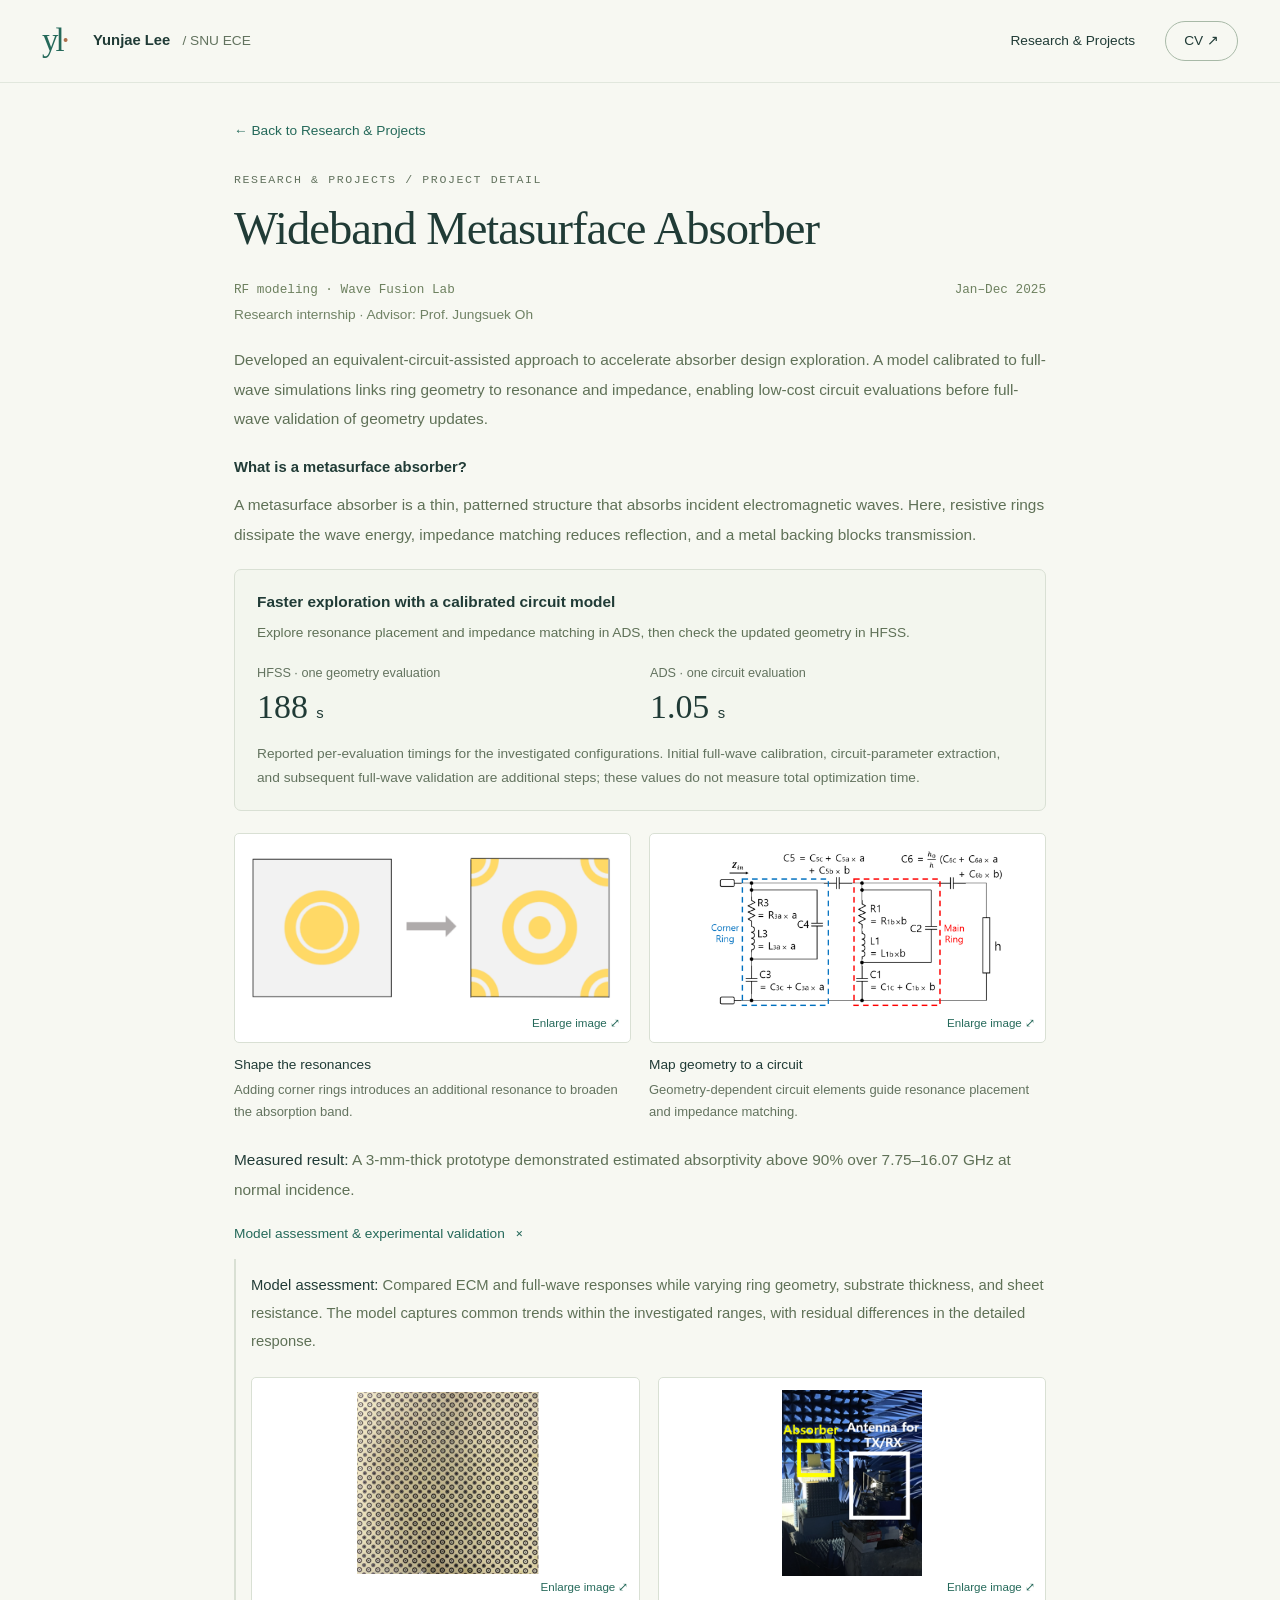
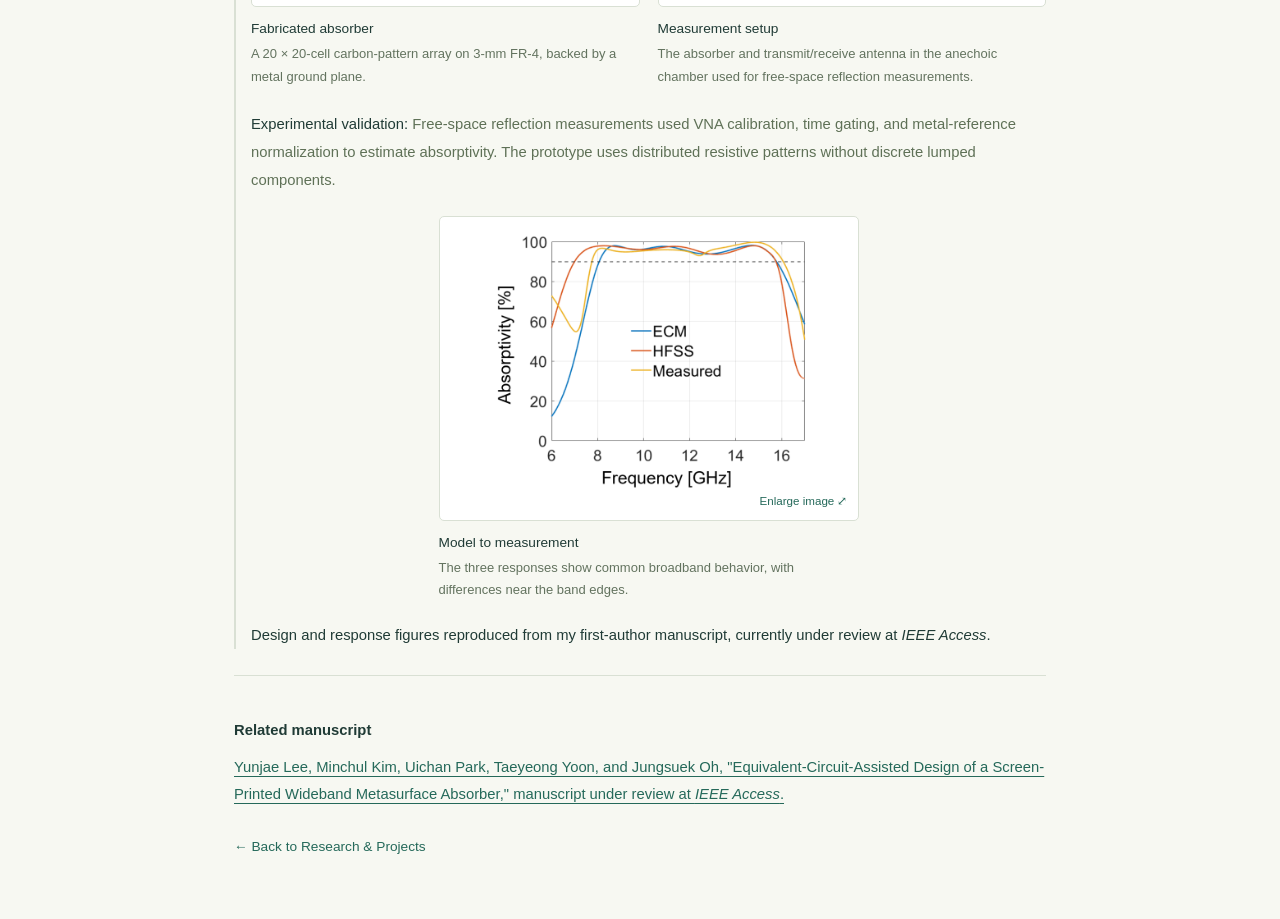
==== commit 1368e935: "Add files via upload" ====
--- a/absorber.html
+++ b/absorber.html
@@ -83,9 +83,13 @@
               </figure>
               </div>
               <p class="absorber-source absorber-manuscript-note">Design and response figures reproduced from my first-author manuscript, currently under review at <em>IEEE Access</em>.</p>
-              <a class="text-link" href="profile.html#manuscript">Related manuscript <span aria-hidden="true">↓</span></a>
             </div>
           </details>
+        
+          <section class="related-manuscript" aria-label="Related manuscript">
+            <h4>Related manuscript</h4>
+            <a class="manuscript-citation" href="profile.html#outputs">Yunjae Lee, Minchul Kim, Uichan Park, Taeyeong Yoon, and Jungsuek Oh, &quot;Equivalent-Circuit-Assisted Design of a Screen-Printed Wideband Metasurface Absorber,&quot; manuscript under review at <em>IEEE Access</em>.</a>
+          </section>
         </article></div>
   <a class="quiet-link absorber-return" href="profile.html#research">← Back to Research &amp; Projects</a>
 </main>
--- a/research-figures.css
+++ b/research-figures.css
@@ -105,3 +105,32 @@
 .dvs-circuit-figures .absorber-figure-link img { max-height: 190px; }
 .dvs-layout-figure .absorber-figure-link img { max-height: 480px; }
 .dvs-aer-figure .absorber-figure-link img { max-height: 560px; }
+
+/* Research output navigation, reciprocal manuscript citation, and patent drawings. */
+.output-link, #detail-body a.output-link { display: block; color: inherit; text-decoration: none; margin: -10px -12px; padding: 10px 12px; border-radius: 6px; transition: background .2s; }
+.output-link:hover { background: #f1f5ec; }
+.output-link:hover h3 { text-decoration: underline; text-underline-offset: 4px; }
+.output-link:focus-visible { outline: 2px solid #25695a; outline-offset: 4px; }
+.output-cta { display: inline-flex; align-items: center; gap: 7px; margin-top: 12px; font-size: 13.7px; color: #25695a; }
+.related-manuscript { margin-top: 26px; padding-top: 20px; border-top: 1px solid #d9e0d4; }
+.manuscript-citation, #detail-body a.manuscript-citation { display: block; margin-top: 10px; padding: 0; border: 0; border-radius: 0; background: transparent; color: #25695a; font-size: 14.8px; line-height: 1.85; text-decoration: underline; text-underline-offset: 4px; }
+.manuscript-citation:hover { text-decoration-thickness: 2px; }
+.manuscript-citation:focus-visible { outline: 2px solid #25695a; outline-offset: 4px; }
+.patent-overview, .patent-design-figures { width: 80%; margin-left: auto; margin-right: auto; }
+.patent-overview .absorber-figure-link { height: auto; }
+.patent-design-figures .absorber-figure-link { height: auto; }
+.patent-overview .absorber-figure-link img, .patent-design-figures .absorber-figure-link img { height: auto; width: 100%; max-height: 500px; object-fit: contain; }
+.patent-lens-pair { grid-template-columns: repeat(2, minmax(0, 1fr)); max-width: 664px; gap: 24px; margin-left: auto; margin-right: auto; }
+.patent-lens-pair .absorber-figure { width: 100%; max-width: 320px; margin: 0 auto; }
+.patent-lens-pair .absorber-figure-link { height: 250px; }
+.patent-lens-pair .absorber-figure-link img { height: 100%; width: 100%; object-fit: contain; }
+.patent-lens-pair .patent-lens-samples .absorber-figure-link img { height: 90%; width: 90%; }
+.patent-prototype-figure { width: 100%; max-width: 560px; margin-left: auto; margin-right: auto; }
+.patent-prototype-figure .absorber-figure-link { height: 280px; }
+.patent-prototype-figure .absorber-figure-link img { height: 100%; width: 100%; object-fit: contain; }
+.patent-source-link { margin: 8px 0 16px; }
+@media (max-width: 600px) {
+  .patent-overview .absorber-figure-link { height: auto; }
+  .patent-design-figures .absorber-figure-link { height: auto; }
+  .patent-lens-pair { grid-template-columns: 1fr; max-width: 320px; }
+}
